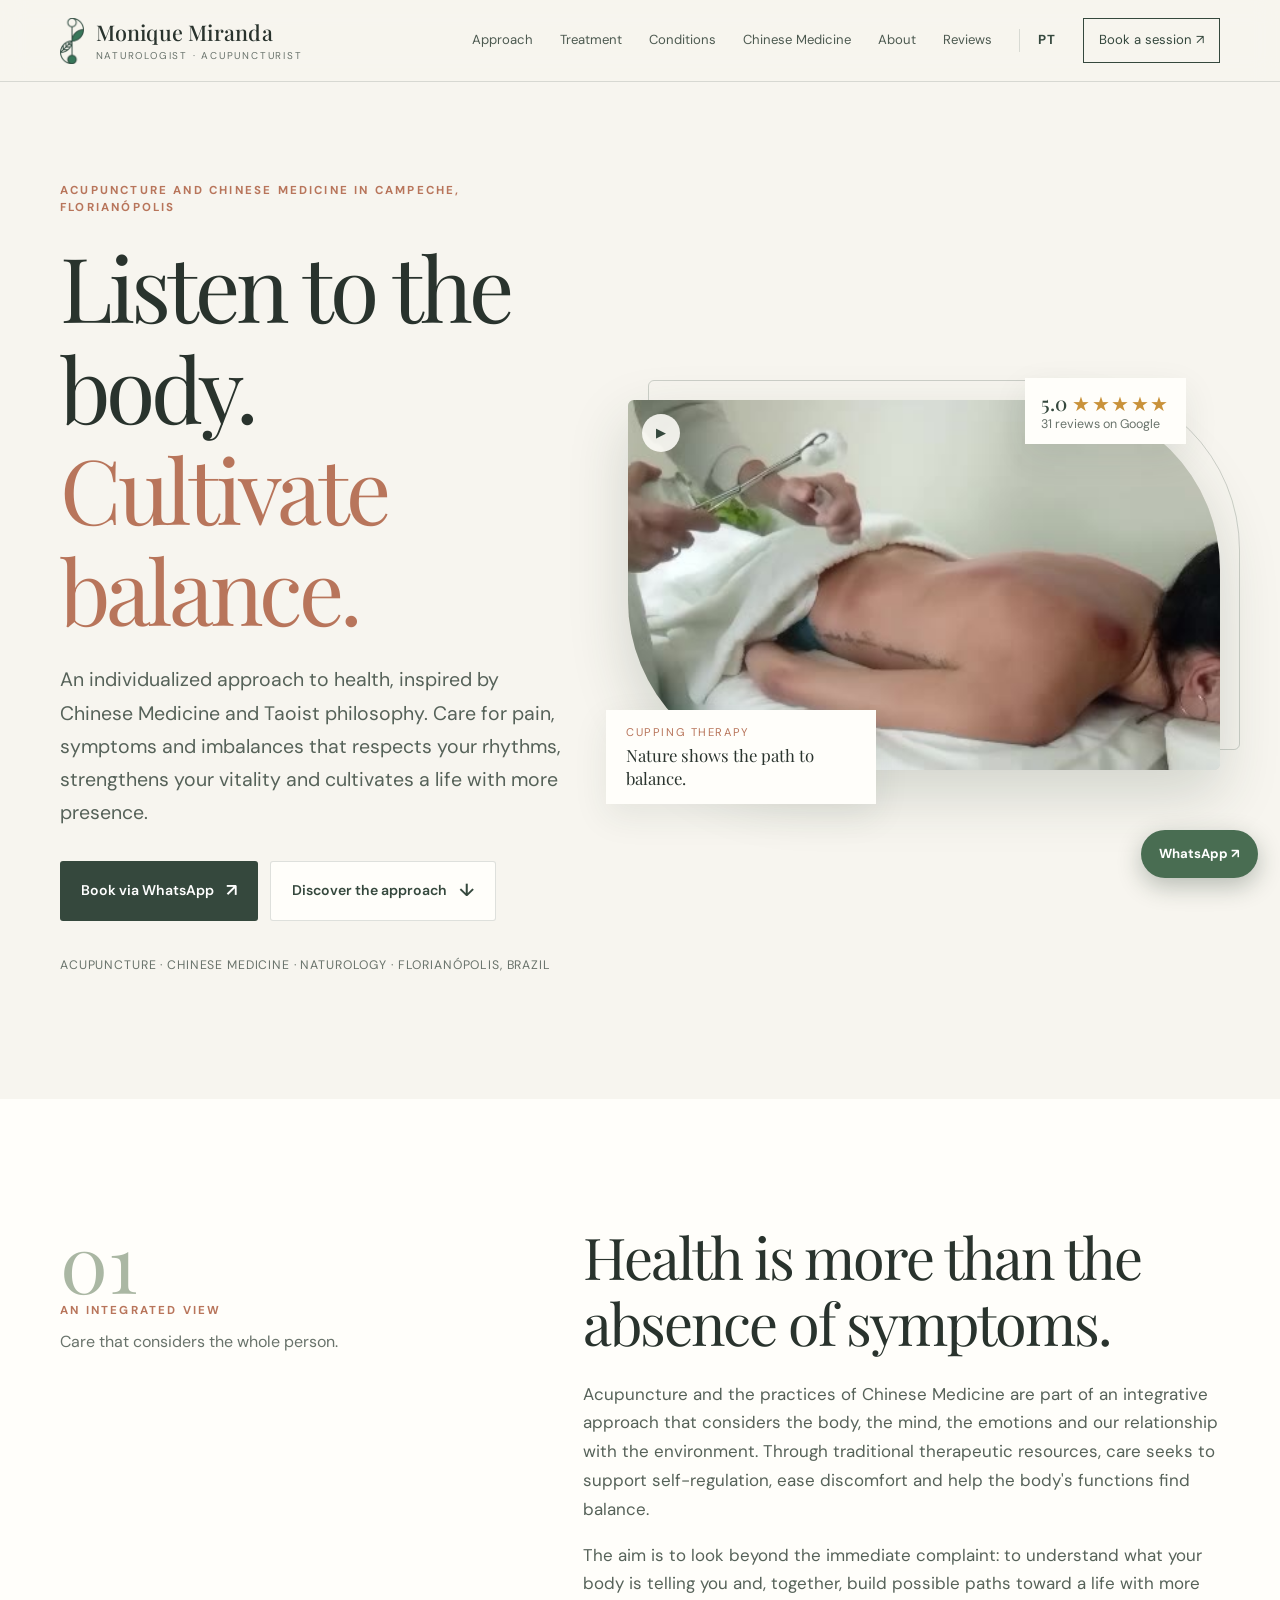
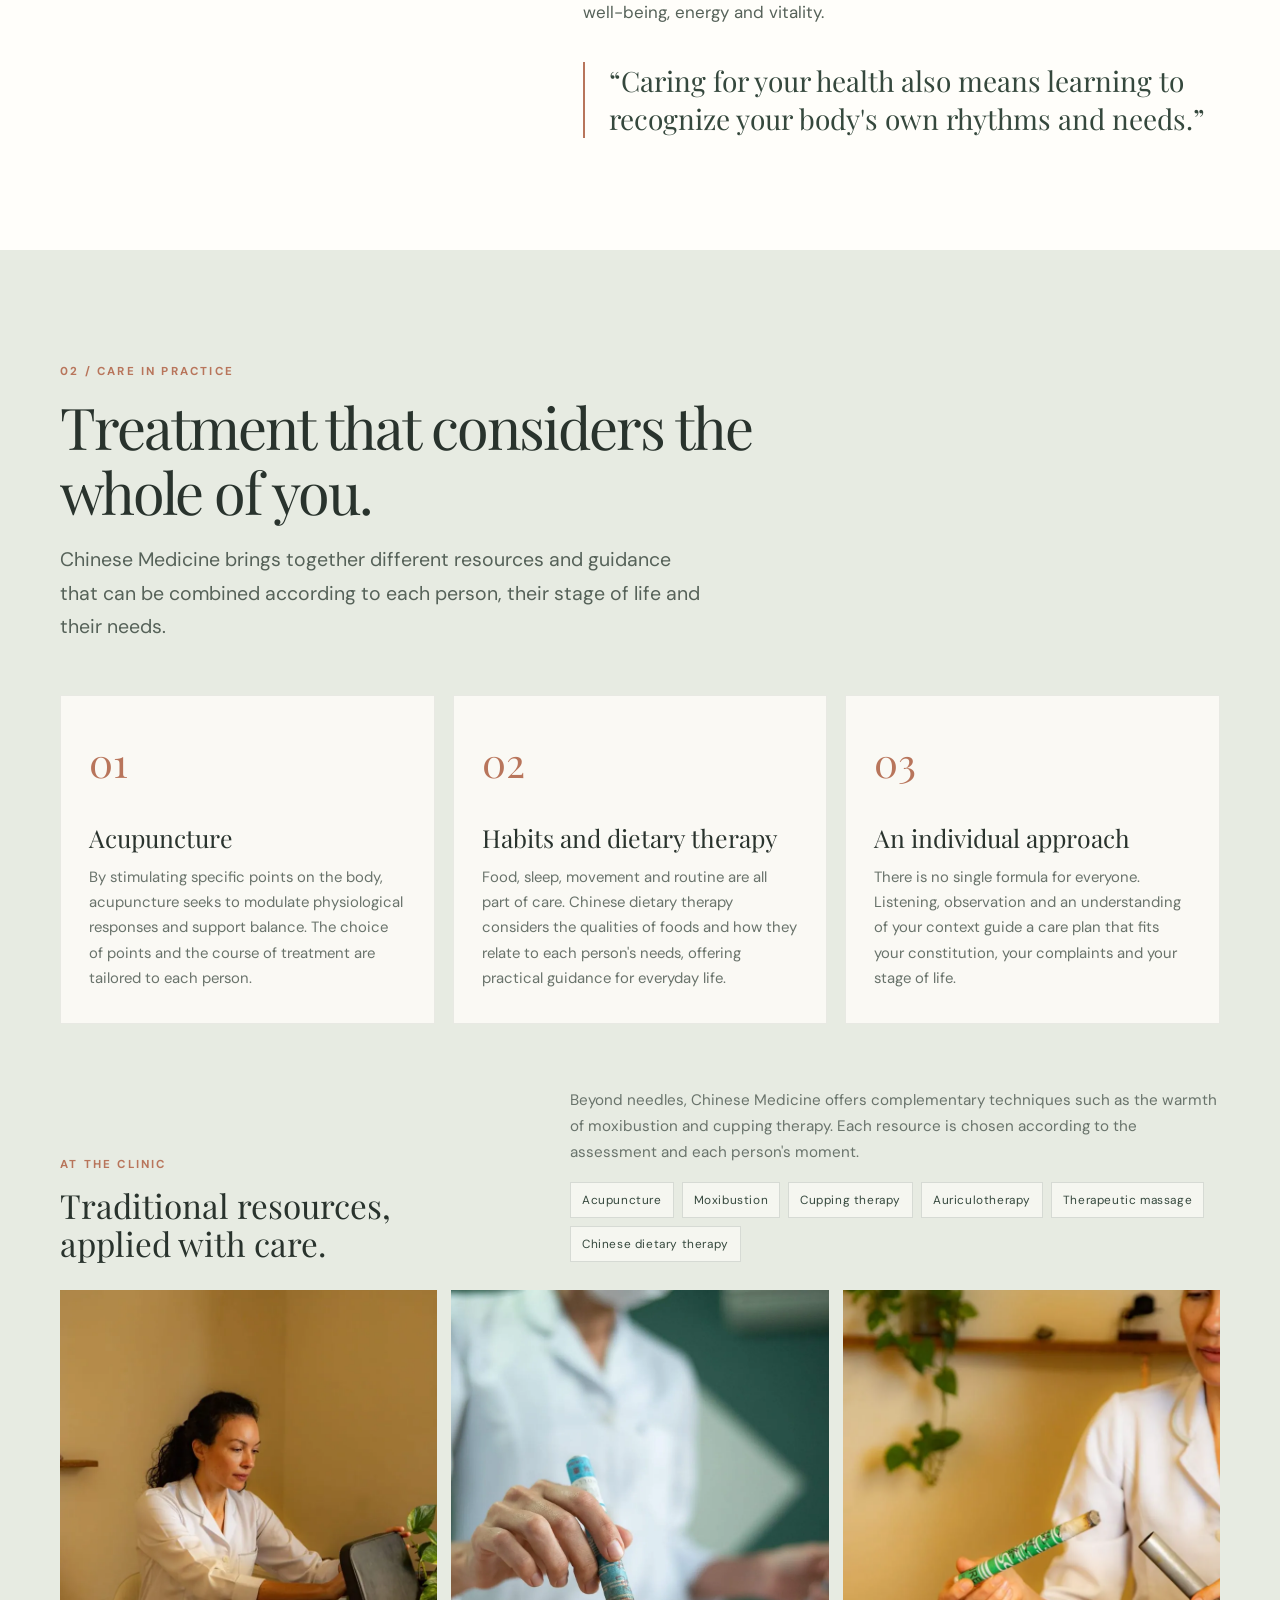
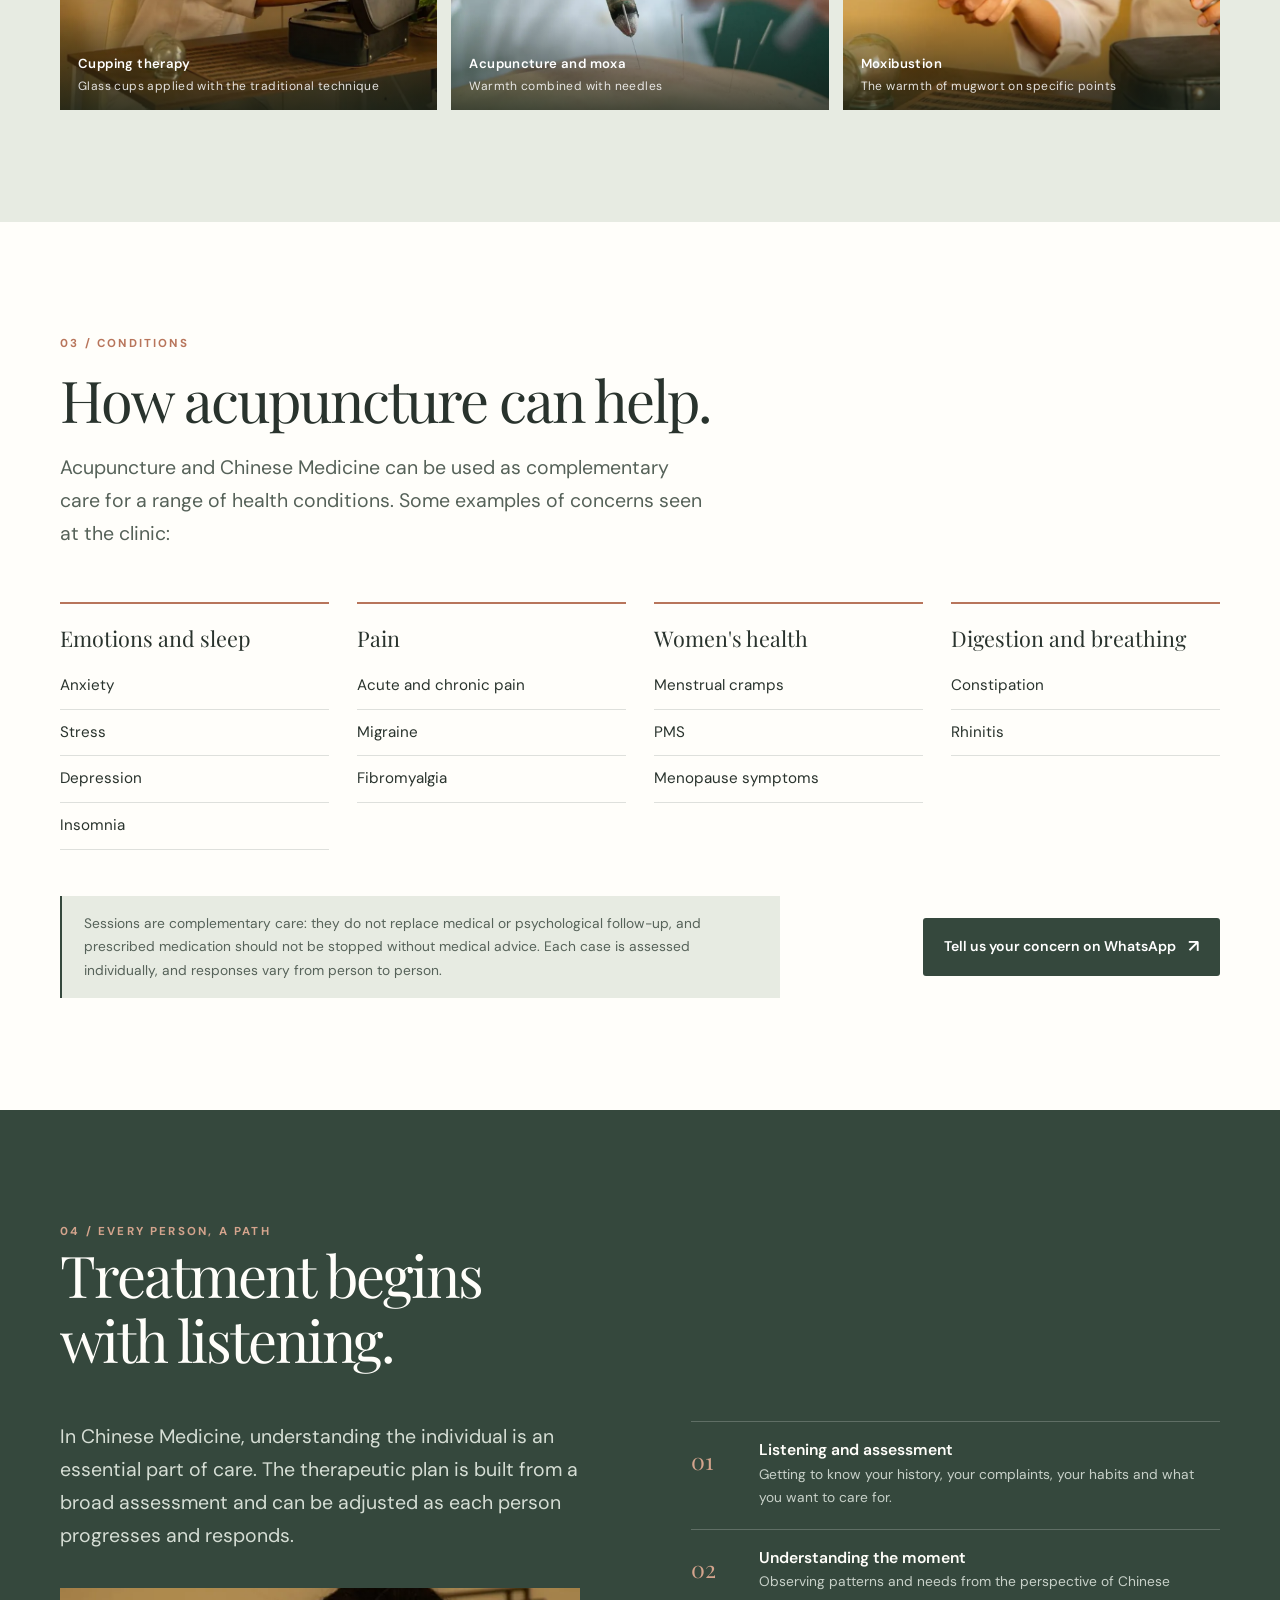
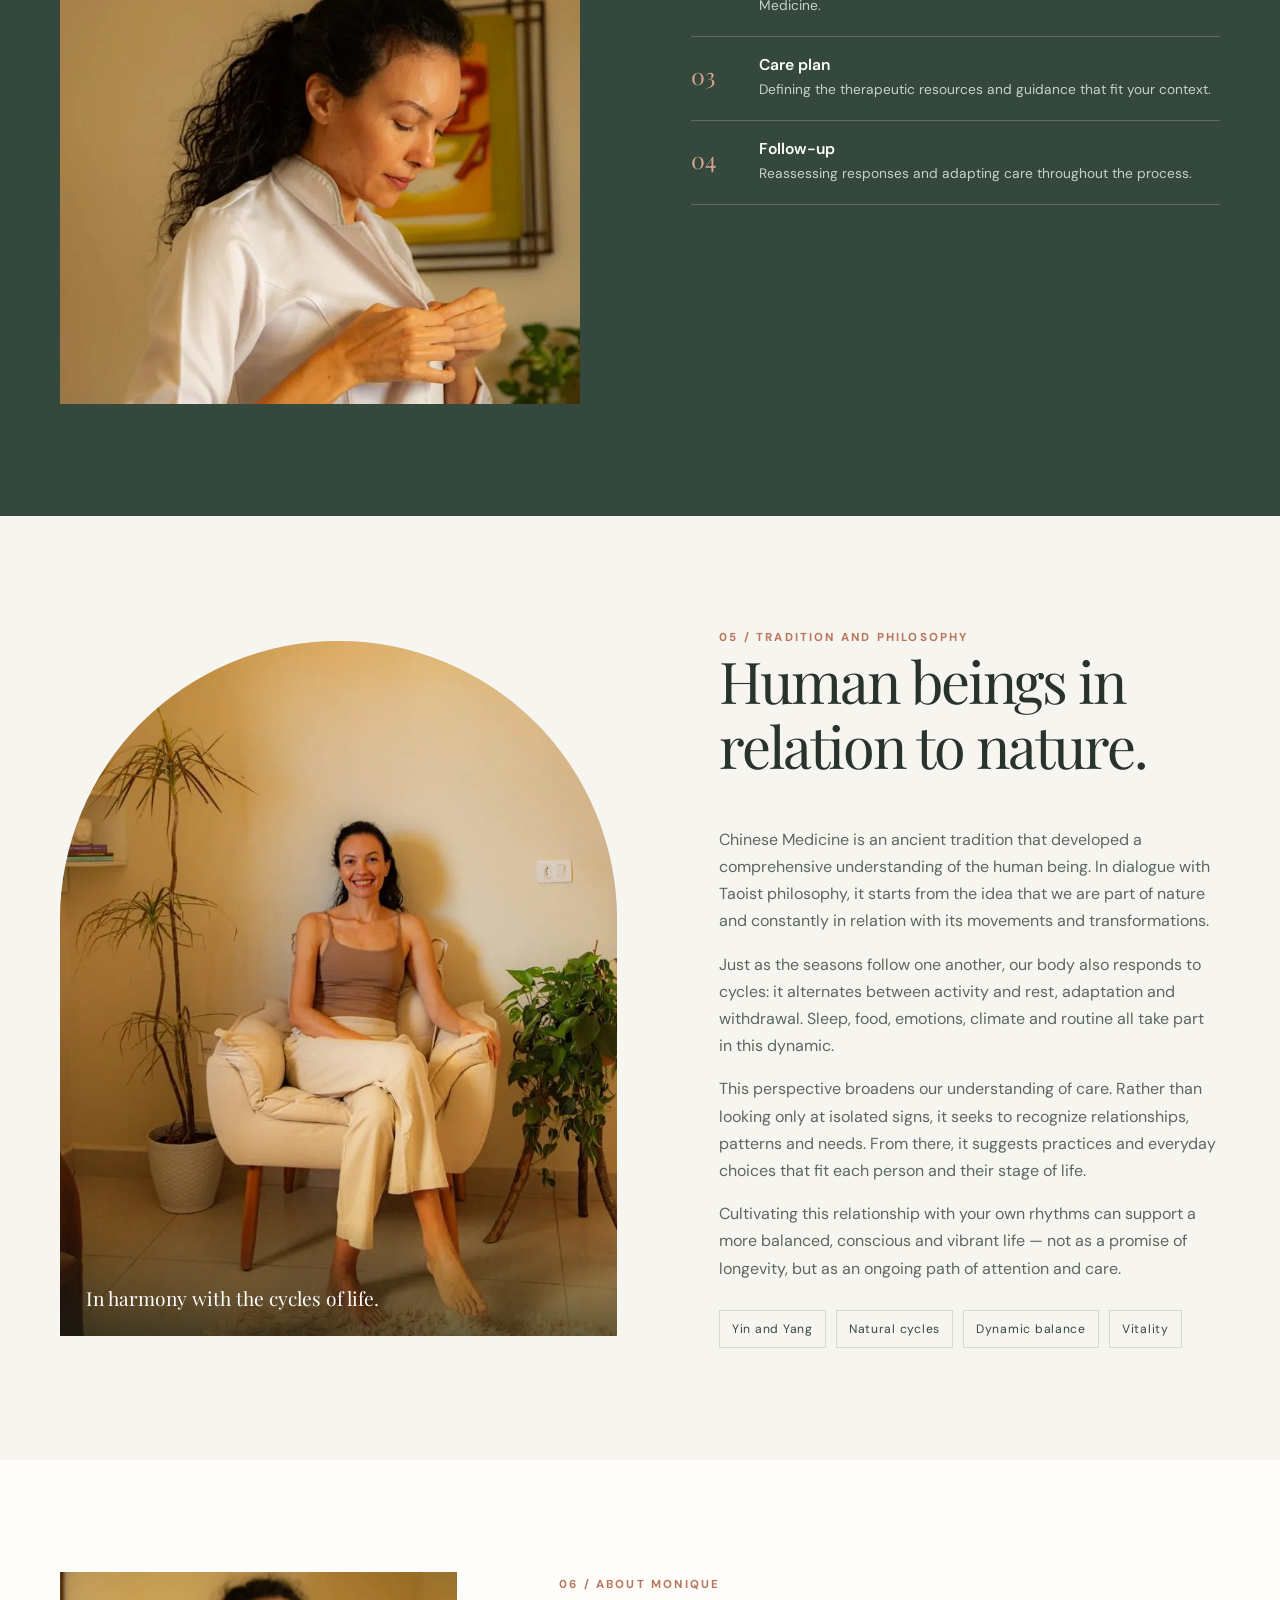
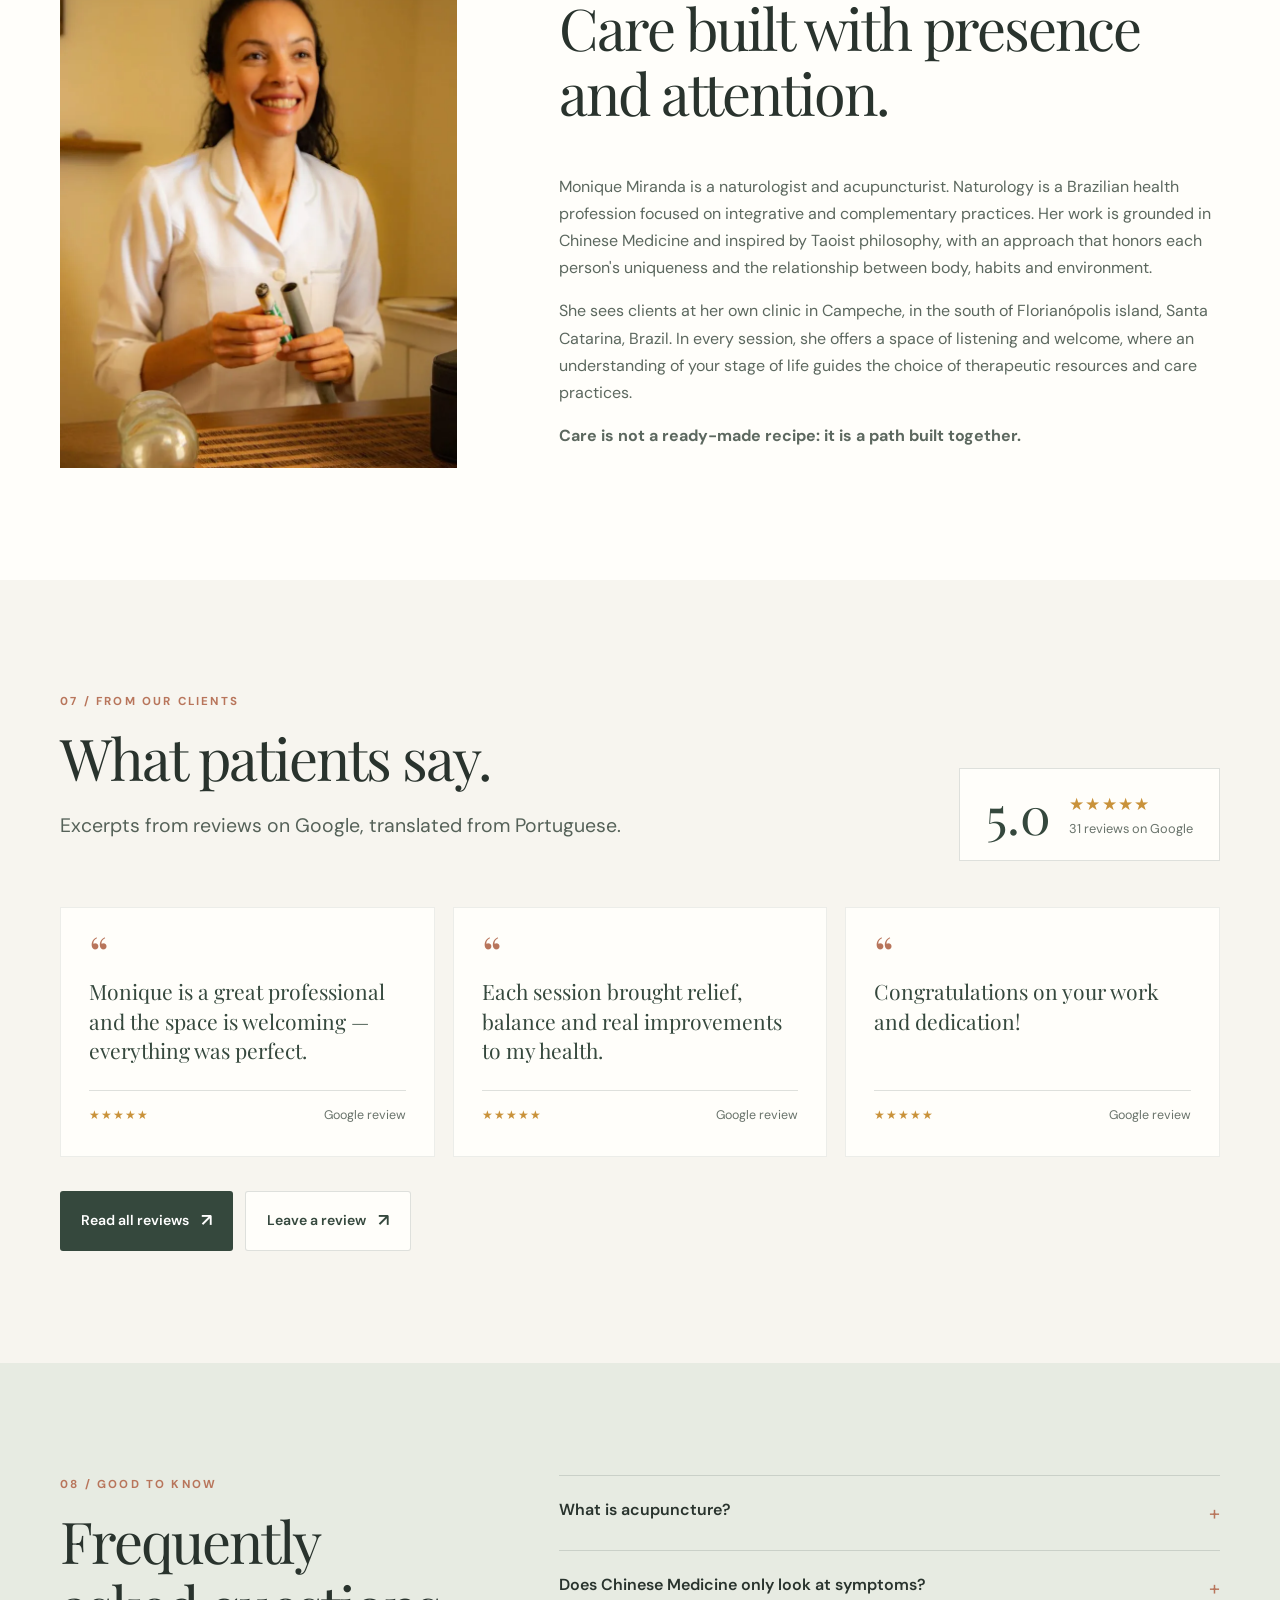
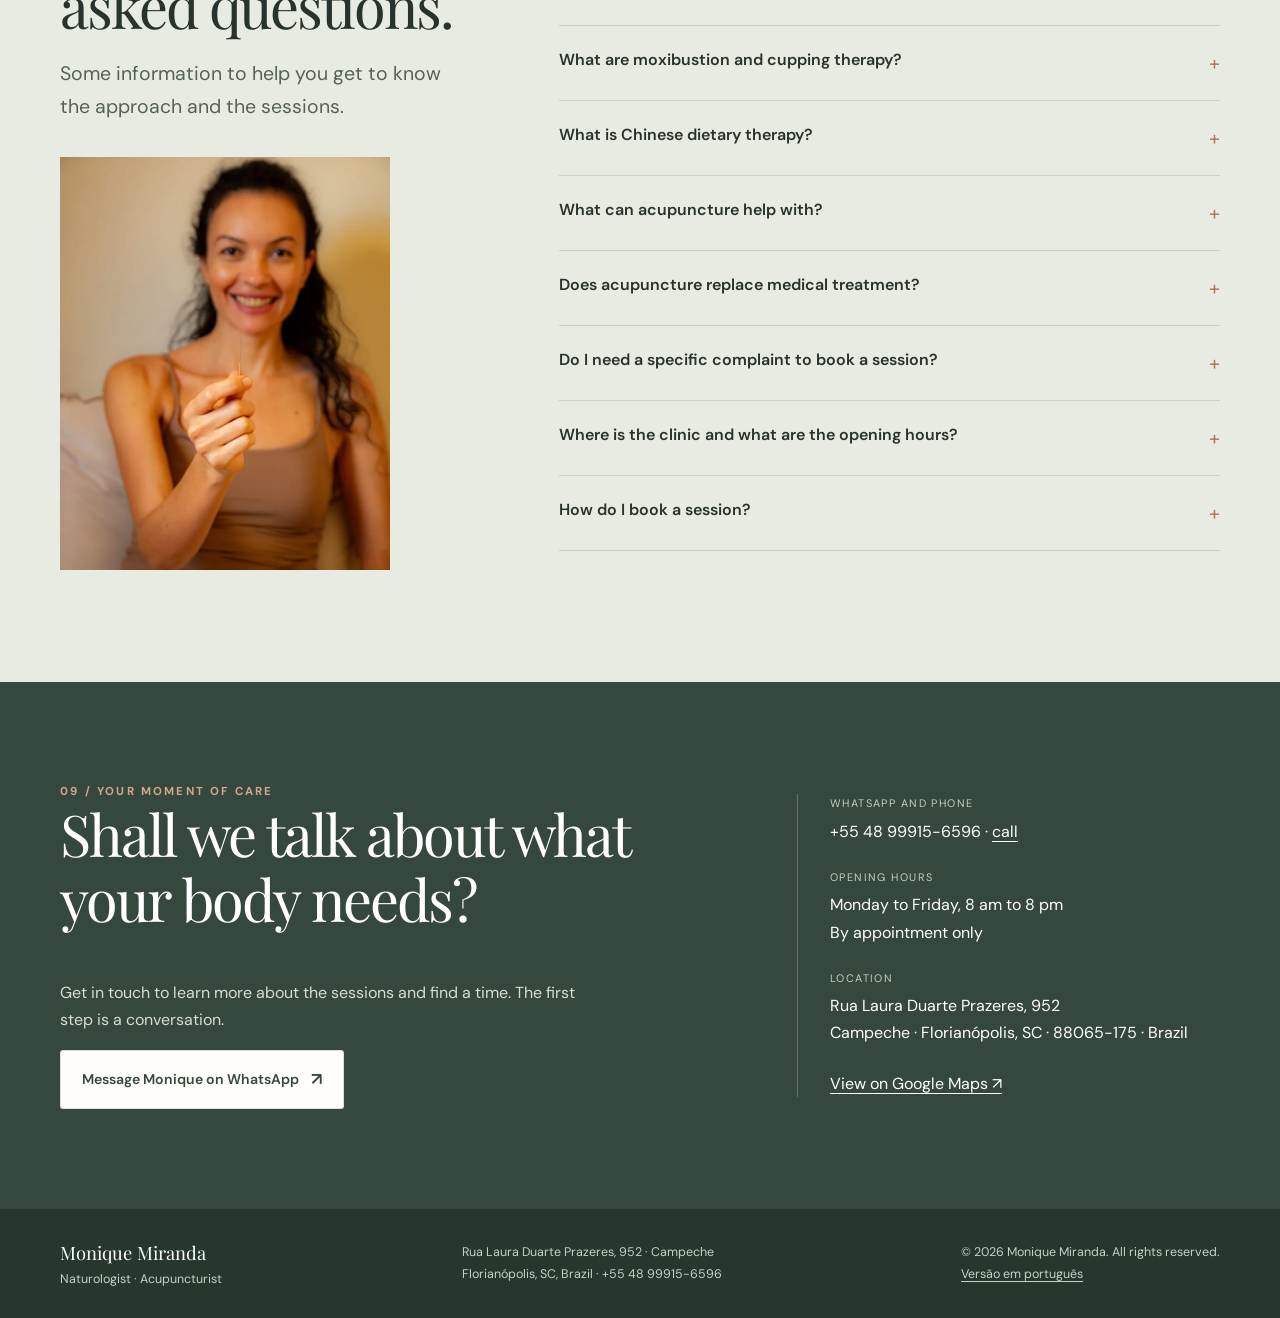
==== en/index.html @ d51cd280 "Add files via upload" ====
<!doctype html>
<html lang="en">
<head>
  <meta charset="utf-8">
  <meta name="viewport" content="width=device-width, initial-scale=1">
  <!-- SEO: troque https://www.SEUDOMINIO.com.br pelo domínio real (mesma troca feita no index.html em português). -->
  <title>Acupuncture in Campeche, Florianópolis | Monique Miranda</title>
  <meta name="description" content="Acupuncture and Chinese Medicine in Campeche, Florianópolis, Brazil: complementary care for anxiety, insomnia, pain, migraine and PMS with Monique Miranda.">
  <meta name="robots" content="index, follow, max-image-preview:large, max-snippet:-1, max-video-preview:-1">
  <meta name="author" content="Monique Miranda">
  <meta name="theme-color" content="#35483d">
  <meta name="geo.region" content="BR-SC">
  <meta name="geo.placename" content="Campeche, Florianópolis">
  <meta name="geo.position" content="-27.6849678;-48.5030373">
  <meta name="ICBM" content="-27.6849678, -48.5030373">
  <link rel="canonical" href="https://www.SEUDOMINIO.com.br/en/">
  <link rel="alternate" hreflang="pt-BR" href="https://www.SEUDOMINIO.com.br/">
  <link rel="alternate" hreflang="en" href="https://www.SEUDOMINIO.com.br/en/">
  <link rel="alternate" hreflang="x-default" href="https://www.SEUDOMINIO.com.br/">
  <link rel="alternate" type="text/markdown" title="Summary for AI assistants" href="https://www.SEUDOMINIO.com.br/llms.txt">

  <link rel="icon" href="../favicon.ico" sizes="48x48">
  <link rel="icon" type="image/png" sizes="32x32" href="../assets/img/favicon-32.png">
  <link rel="apple-touch-icon" href="../assets/img/apple-touch-icon.png">
  <link rel="manifest" href="../site.webmanifest">

  <meta property="og:type" content="website">
  <meta property="og:locale" content="en_US">
  <meta property="og:locale:alternate" content="pt_BR">
  <meta property="og:site_name" content="Monique Miranda · Naturologist and Acupuncturist">
  <meta property="og:url" content="https://www.SEUDOMINIO.com.br/en/">
  <meta property="og:title" content="Acupuncture in Campeche, Florianópolis | Monique Miranda">
  <meta property="og:description" content="Acupuncture and Chinese Medicine with individualized care in Campeche, Florianópolis, Brazil. Book via WhatsApp.">
  <meta property="og:image" content="https://www.SEUDOMINIO.com.br/assets/img/og-image.jpg">
  <meta property="og:image:width" content="1200">
  <meta property="og:image:height" content="630">
  <meta property="og:image:alt" content="Logo of Monique Miranda, naturologist and acupuncturist, next to her photo at the clinic">
  <meta name="twitter:card" content="summary_large_image">
  <meta name="twitter:title" content="Acupuncture in Campeche, Florianópolis | Monique Miranda">
  <meta name="twitter:description" content="Acupuncture and Chinese Medicine with individualized care in Campeche, Florianópolis, Brazil.">
  <meta name="twitter:image" content="https://www.SEUDOMINIO.com.br/assets/img/og-image.jpg">

  <link rel="preload" as="image" href="../assets/video/ventosaterapia-poster.jpg" fetchpriority="high">
  <script type="application/ld+json">
  {
    "@context": "https://schema.org",
    "@graph": [
      {
        "@type": "WebPage",
        "@id": "https://www.SEUDOMINIO.com.br/en/#webpage",
        "url": "https://www.SEUDOMINIO.com.br/en/",
        "name": "Acupuncture in Campeche, Florianópolis | Monique Miranda",
        "description": "Acupuncture, moxibustion, cupping therapy and Chinese Medicine in Campeche, Florianópolis, Brazil, with individualized care.",
        "inLanguage": "en",
        "isPartOf": { "@id": "https://www.SEUDOMINIO.com.br/#website" },
        "about": { "@id": "https://www.SEUDOMINIO.com.br/#negocio" },
        "primaryImageOfPage": "https://www.SEUDOMINIO.com.br/assets/img/og-image.jpg",
        "dateModified": "2026-11-19"
      },
      {
        "@type": "HealthAndBeautyBusiness",
        "@id": "https://www.SEUDOMINIO.com.br/#negocio",
        "name": "Monique Miranda - Naturóloga | Acupunturista",
        "alternateName": "Monique Miranda Acupuncture",
        "description": "Acupuncture and Chinese Medicine with an integrative, individualized approach grounded in Taoist philosophy, in the Campeche neighborhood of Florianópolis, Santa Catarina, Brazil.",
        "url": "https://www.SEUDOMINIO.com.br/en/",
        "logo": "https://www.SEUDOMINIO.com.br/assets/img/icon-512.png",
        "image": [
          "https://www.SEUDOMINIO.com.br/assets/img/og-image.jpg",
          "https://www.SEUDOMINIO.com.br/assets/img/monique-consultorio.jpg",
          "https://www.SEUDOMINIO.com.br/assets/img/monique-moxa-sorrindo.jpg"
        ],
        "telephone": "+55 48 99915-6596",
        "address": {
          "@type": "PostalAddress",
          "streetAddress": "Rua Laura Duarte Prazeres, 952 - Campeche",
          "addressLocality": "Florianópolis",
          "addressRegion": "SC",
          "postalCode": "88065-175",
          "addressCountry": "BR"
        },
        "geo": { "@type": "GeoCoordinates", "latitude": -27.6849678, "longitude": -48.5030373 },
        "hasMap": "https://maps.google.com/?cid=16245866027473248860",
        "sameAs": ["https://maps.google.com/?cid=16245866027473248860"],
        "openingHoursSpecification": [
          {
            "@type": "OpeningHoursSpecification",
            "dayOfWeek": ["Monday", "Tuesday", "Wednesday", "Thursday", "Friday"],
            "opens": "08:00",
            "closes": "20:00"
          }
        ],
        "areaServed": [
          { "@type": "Place", "name": "Campeche, Florianópolis - SC" },
          { "@type": "City", "name": "Florianópolis" }
        ],
        "founder": { "@id": "https://www.SEUDOMINIO.com.br/#monique" },
        "employee": { "@id": "https://www.SEUDOMINIO.com.br/#monique" },
        "knowsAbout": ["Acupuncture", "Traditional Chinese Medicine", "Naturology", "Moxibustion", "Cupping therapy", "Auriculotherapy", "Therapeutic massage", "Chinese dietary therapy", "Taoist philosophy", "Acupuncture for anxiety", "Acupuncture for stress", "Acupuncture for insomnia", "Acupuncture for chronic pain", "Acupuncture for migraine", "Acupuncture for fibromyalgia", "Acupuncture for menstrual cramps and PMS", "Acupuncture for menopause symptoms", "Acupuncture for constipation", "Acupuncture for rhinitis"],
        "hasOfferCatalog": {
          "@type": "OfferCatalog",
          "name": "Therapeutic resources",
          "itemListElement": [
            { "@type": "Offer", "itemOffered": { "@type": "Service", "name": "Acupuncture", "description": "Stimulation of specific points on the body with very fine needles, chosen on an individual basis." } },
            { "@type": "Offer", "itemOffered": { "@type": "Service", "name": "Moxibustion", "description": "Use of the heat of mugwort (moxa) on specific points of the body." } },
            { "@type": "Offer", "itemOffered": { "@type": "Service", "name": "Cupping therapy", "description": "Glass cups that create gentle suction on the skin." } },
            { "@type": "Offer", "itemOffered": { "@type": "Service", "name": "Auriculotherapy", "description": "Stimulation of specific points on the ear within the Chinese Medicine approach." } },
            { "@type": "Offer", "itemOffered": { "@type": "Service", "name": "Therapeutic massage", "description": "Massage aimed at relaxation and relief of muscle tension." } },
            { "@type": "Offer", "itemOffered": { "@type": "Service", "name": "Chinese dietary therapy", "description": "Dietary guidance based on the characteristics of foods and individual needs." } }
          ]
        }
      },
      {
        "@type": "VideoObject",
        "name": "Cupping therapy at Monique Miranda's clinic",
        "description": "Glass cups applied with the traditional fire technique, one of the Chinese Medicine resources used in sessions.",
        "thumbnailUrl": "https://www.SEUDOMINIO.com.br/assets/video/ventosaterapia-poster.jpg",
        "contentUrl": "https://www.SEUDOMINIO.com.br/assets/video/ventosaterapia.mp4",
        "uploadDate": "2026-11-03",
        "duration": "PT21S",
        "inLanguage": "en"
      },
      {
        "@type": "FAQPage",
        "@id": "https://www.SEUDOMINIO.com.br/en/#faq",
        "inLanguage": "en",
        "mainEntity": [
          { "@type": "Question", "name": "What is acupuncture?", "acceptedAnswer": { "@type": "Answer", "text": "A therapeutic practice from Chinese Medicine that uses very fine needles inserted at specific points on the body. How it is applied depends on each person's assessment and care goals." } },
          { "@type": "Question", "name": "Does Chinese Medicine only look at symptoms?", "acceptedAnswer": { "@type": "Answer", "text": "No. Its traditional approach seeks to understand the person as a whole, looking at signs, habits, emotions, diet, sleep and life context to guide care." } },
          { "@type": "Question", "name": "What are moxibustion and cupping therapy?", "acceptedAnswer": { "@type": "Answer", "text": "They are traditional Chinese Medicine resources. Moxibustion uses the heat of mugwort on specific points of the body; cupping uses cups that create gentle suction on the skin. Their use depends on the individual assessment." } },
          { "@type": "Question", "name": "What is Chinese dietary therapy?", "acceptedAnswer": { "@type": "Answer", "text": "A traditional approach to food that considers the characteristics of each food and how they relate to individual needs. Guidance is tailored to each person's context and routine." } },
          { "@type": "Question", "name": "What can acupuncture help with?", "acceptedAnswer": { "@type": "Answer", "text": "Acupuncture and Chinese Medicine can be used as complementary care for concerns such as anxiety, stress, depression, insomnia, acute and chronic pain, migraine, fibromyalgia, menstrual cramps, PMS, menopause symptoms, constipation and rhinitis. Each case is assessed individually." } },
          { "@type": "Question", "name": "Does acupuncture replace medical treatment?", "acceptedAnswer": { "@type": "Answer", "text": "No. Acupuncture and Chinese Medicine are complementary care and can go hand in hand with medical, psychological or other health professional follow-up. Prescribed medication should not be stopped without medical advice." } },
          { "@type": "Question", "name": "Do I need a specific complaint to book a session?", "acceptedAnswer": { "@type": "Answer", "text": "Not necessarily. Sessions are also for people who want to look after their habits, find more balance and build a more attentive relationship with their own health." } },
          { "@type": "Question", "name": "Where is the clinic and what are the opening hours?", "acceptedAnswer": { "@type": "Answer", "text": "The clinic is at Rua Laura Duarte Prazeres, 952, in Campeche, Florianópolis, Santa Catarina, Brazil. Sessions are Monday to Friday, 8 am to 8 pm, by appointment." } },
          { "@type": "Question", "name": "How do I book a session?", "acceptedAnswer": { "@type": "Answer", "text": "Send a WhatsApp message to +55 48 99915-6596 to talk about the sessions, ask questions and check available times." } }
        ]
      }
    ]
  }
  </script>
  <link rel="preconnect" href="https://fonts.googleapis.com">
  <link rel="preconnect" href="https://fonts.gstatic.com" crossorigin>
  <link href="https://fonts.googleapis.com/css2?family=DM+Sans:wght@400;500;600;700&family=Playfair+Display:wght@400;500;600&display=swap" rel="stylesheet">
  <link rel="stylesheet" href="../assets/css/site.css">
</head>
<body>
<header>
  <div class="wrap nav">
    <a class="brand" href="#home" aria-label="Monique Miranda, home">
      <img src="../assets/img/logo-simbolo.png" alt="" width="200" height="391">
      <span class="brand-text"><strong>Monique Miranda</strong><span>Naturologist · Acupuncturist</span></span>
    </a>
    <a class="lang-mobile" href="../" hreflang="pt-BR" lang="pt-BR" title="Versão em português">PT</a>
    <button class="menu" aria-label="Open menu" aria-expanded="false" aria-controls="main-menu">☰</button>
    <nav class="navlinks" id="main-menu" aria-label="Main navigation">
      <a href="#approach">Approach</a><a href="#treatment">Treatment</a><a href="#conditions">Conditions</a><a href="#tradition">Chinese Medicine</a><a href="#about">About</a><a href="#reviews">Reviews</a><a class="lang" href="../" hreflang="pt-BR" lang="pt-BR" title="Versão em português">PT</a>
      <a class="nav-cta" href="https://wa.me/5548999156596?text=Hello%2C%20Monique!" target="_blank" rel="noopener">Book a session ↗</a>
    </nav>
  </div>
</header>

<main>
  <section class="wrap hero" id="home">
    <div class="hero-copy">
      <h1 class="eyebrow">Acupuncture and Chinese Medicine in Campeche, Florianópolis</h1>
      <p class="display">Listen to the body.<br><em>Cultivate balance.</em></p>
      <p class="lead">An individualized approach to health, inspired by Chinese Medicine and Taoist philosophy. Care for pain, symptoms and imbalances that respects your rhythms, strengthens your vitality and cultivates a life with more presence.</p>
      <div class="hero-actions">
        <a class="btn" href="https://wa.me/5548999156596?text=Hello%2C%20Monique!" target="_blank" rel="noopener">Book via WhatsApp <span class="arrow">↗</span></a>
        <a class="btn light" href="#approach">Discover the approach <span class="arrow">↓</span></a>
      </div>
      <p class="hero-note">ACUPUNCTURE · CHINESE MEDICINE · NATUROLOGY · FLORIANÓPOLIS, BRAZIL</p>
    </div>
    <div class="hero-visual">
      <figure class="photo hero-media">
        <video src="../assets/video/ventosaterapia.mp4" poster="../assets/video/ventosaterapia-poster.jpg" autoplay muted loop playsinline preload="auto" aria-label="Monique applying glass cups with the fire technique on a patient's back"></video>
        <button class="video-toggle" type="button" aria-label="Pause video">❚❚</button>
      </figure>
      <a class="rating-badge" href="#reviews"><b>5.0 <span class="stars" aria-hidden="true">★★★★★</span></b>31 reviews on Google</a>
      <div class="art-caption"><small>Cupping therapy</small>Nature shows the path to balance.</div>
    </div>
  </section>

  <section class="section intro" id="approach">
    <div class="wrap intro-grid">
      <div class="intro-aside"><div class="number">01</div><div><div class="eyebrow">An integrated view</div><p style="margin:7px 0 0;color:var(--muted)">Care that considers the whole person.</p></div></div>
      <div class="intro-text">
        <div class="section-head" style="margin-bottom:25px"><h2>Health is more than the absence of symptoms.</h2></div>
        <p>Acupuncture and the practices of Chinese Medicine are part of an integrative approach that considers the body, the mind, the emotions and our relationship with the environment. Through traditional therapeutic resources, care seeks to support self-regulation, ease discomfort and help the body's functions find balance.</p>
        <p>The aim is to look beyond the immediate complaint: to understand what your body is telling you and, together, build possible paths toward a life with more well-being, energy and vitality.</p>
        <div class="quote">“Caring for your health also means learning to recognize your body's own rhythms and needs.”</div>
      </div>
    </div>
  </section>

  <section class="section practice" id="treatment">
    <div class="wrap">
      <div class="section-head">
        <div class="eyebrow">02 / Care in practice</div>
        <h2>Treatment that considers the whole of you.</h2>
        <p class="lead">Chinese Medicine brings together different resources and guidance that can be combined according to each person, their stage of life and their needs.</p>
      </div>
      <div class="practice-grid">
        <article class="practice-card"><div class="card-index">01</div><h3>Acupuncture</h3><p>By stimulating specific points on the body, acupuncture seeks to modulate physiological responses and support balance. The choice of points and the course of treatment are tailored to each person.</p></article>
        <article class="practice-card"><div class="card-index">02</div><h3>Habits and dietary therapy</h3><p>Food, sleep, movement and routine are all part of care. Chinese dietary therapy considers the qualities of foods and how they relate to each person's needs, offering practical guidance for everyday life.</p></article>
        <article class="practice-card"><div class="card-index">03</div><h3>An individual approach</h3><p>There is no single formula for everyone. Listening, observation and an understanding of your context guide a care plan that fits your constitution, your complaints and your stage of life.</p></article>
      </div>

      <div class="resources">
        <div>
          <div class="eyebrow">At the clinic</div>
          <h3>Traditional resources, applied with care.</h3>
        </div>
        <div>
          <p>Beyond needles, Chinese Medicine offers complementary techniques such as the warmth of moxibustion and cupping therapy. Each resource is chosen according to the assessment and each person's moment.</p>
          <div class="chips"><span>Acupuncture</span><span>Moxibustion</span><span>Cupping therapy</span><span>Auriculotherapy</span><span>Therapeutic massage</span><span>Chinese dietary therapy</span></div>
        </div>
      </div>
      <div class="media-grid">
        <figure class="photo">
          <img src="../assets/img/ventosas-preparo.webp" alt="Monique opening her treatment case, with glass cups on the table" width="800" height="1200" loading="lazy" style="object-position:50% 72%">
          <figcaption>Cupping therapy<small>Glass cups applied with the traditional technique</small></figcaption>
        </figure>
        <figure class="photo">
          <img src="../assets/img/acupuntura-moxabustao.webp" alt="Moxa stick warming acupuncture needles placed on a patient's back" width="1200" height="1200" loading="lazy">
          <figcaption>Acupuncture and moxa<small>Warmth combined with needles</small></figcaption>
        </figure>
        <figure class="photo">
          <img src="../assets/img/bastao-moxa.webp" alt="Monique holding a lit moxa stick next to glass cups" width="800" height="1200" loading="lazy" style="object-position:30% 55%">
          <figcaption>Moxibustion<small>The warmth of mugwort on specific points</small></figcaption>
        </figure>
      </div>
    </div>
  </section>

  <section class="section conditions" id="conditions">
    <div class="wrap">
      <div class="section-head">
        <div class="eyebrow">03 / Conditions</div>
        <h2>How acupuncture can help.</h2>
        <p class="lead">Acupuncture and Chinese Medicine can be used as complementary care for a range of health conditions. Some examples of concerns seen at the clinic:</p>
      </div>
      <div class="cond-grid">
        <div class="cond"><h3>Emotions and sleep</h3><ul><li>Anxiety</li><li>Stress</li><li>Depression</li><li>Insomnia</li></ul></div>
        <div class="cond"><h3>Pain</h3><ul><li>Acute and chronic pain</li><li>Migraine</li><li>Fibromyalgia</li></ul></div>
        <div class="cond"><h3>Women's health</h3><ul><li>Menstrual cramps</li><li>PMS</li><li>Menopause symptoms</li></ul></div>
        <div class="cond"><h3>Digestion and breathing</h3><ul><li>Constipation</li><li>Rhinitis</li></ul></div>
      </div>
      <div class="cond-foot">
        <p class="cond-note">Sessions are complementary care: they do not replace medical or psychological follow-up, and prescribed medication should not be stopped without medical advice. Each case is assessed individually, and responses vary from person to person.</p>
        <a class="btn" href="https://wa.me/5548999156596?text=Hello%2C%20Monique!" target="_blank" rel="noopener">Tell us your concern on WhatsApp <span class="arrow">↗</span></a>
      </div>
    </div>
  </section>

  <section class="section individual" id="how-it-works">
    <div class="wrap individual-grid">
      <div>
        <div class="eyebrow">04 / Every person, a path</div>
        <h2>Treatment begins with listening.</h2>
        <p class="lead">In Chinese Medicine, understanding the individual is an essential part of care. The therapeutic plan is built from a broad assessment and can be adjusted as each person progresses and responds.</p>
        <figure class="photo individual-photo">
          <img src="../assets/img/monique-preparo.webp" alt="Monique buttoning her white coat as she prepares for a session" width="800" height="1200" loading="lazy">
        </figure>
      </div>
      <div class="steps">
        <div class="step"><b>01</b><div><h3>Listening and assessment</h3><p>Getting to know your history, your complaints, your habits and what you want to care for.</p></div></div>
        <div class="step"><b>02</b><div><h3>Understanding the moment</h3><p>Observing patterns and needs from the perspective of Chinese Medicine.</p></div></div>
        <div class="step"><b>03</b><div><h3>Care plan</h3><p>Defining the therapeutic resources and guidance that fit your context.</p></div></div>
        <div class="step"><b>04</b><div><h3>Follow-up</h3><p>Reassessing responses and adapting care throughout the process.</p></div></div>
      </div>
    </div>
  </section>

  <section class="section tradition" id="tradition">
    <div class="wrap tradition-grid">
      <figure class="photo nature-photo">
        <img src="../assets/img/monique-consultorio.webp" alt="Monique Miranda smiling, seated in an armchair at the clinic among plants" width="800" height="1200" loading="lazy">
        <figcaption>In harmony with the cycles of life.</figcaption>
      </figure>
      <div class="tradition-copy">
        <div class="eyebrow">05 / Tradition and philosophy</div>
        <h2>Human beings in relation to nature.</h2>
        <p>Chinese Medicine is an ancient tradition that developed a comprehensive understanding of the human being. In dialogue with Taoist philosophy, it starts from the idea that we are part of nature and constantly in relation with its movements and transformations.</p>
        <p>Just as the seasons follow one another, our body also responds to cycles: it alternates between activity and rest, adaptation and withdrawal. Sleep, food, emotions, climate and routine all take part in this dynamic.</p>
        <p>This perspective broadens our understanding of care. Rather than looking only at isolated signs, it seeks to recognize relationships, patterns and needs. From there, it suggests practices and everyday choices that fit each person and their stage of life.</p>
        <p>Cultivating this relationship with your own rhythms can support a more balanced, conscious and vibrant life — not as a promise of longevity, but as an ongoing path of attention and care.</p>
        <div class="principles"><span>Yin and Yang</span><span>Natural cycles</span><span>Dynamic balance</span><span>Vitality</span></div>
      </div>
    </div>
  </section>

  <section class="section about" id="about">
    <div class="wrap about-grid">
      <figure class="photo about-photo">
        <img src="../assets/img/monique-moxa-sorrindo.webp" alt="Portrait of Monique Miranda in a white coat, smiling and holding a moxa stick at the clinic" width="800" height="1200" loading="lazy">
      </figure>
      <div class="about-copy">
        <div class="eyebrow">06 / About Monique</div>
        <h2>Care built with presence and attention.</h2>
        <p>Monique Miranda is a naturologist and acupuncturist. Naturology is a Brazilian health profession focused on integrative and complementary practices. Her work is grounded in Chinese Medicine and inspired by Taoist philosophy, with an approach that honors each person's uniqueness and the relationship between body, habits and environment.</p>
        <p>She sees clients at her own clinic in Campeche, in the south of Florianópolis island, Santa Catarina, Brazil. In every session, she offers a space of listening and welcome, where an understanding of your stage of life guides the choice of therapeutic resources and care practices.</p>
        <p><strong>Care is not a ready-made recipe: it is a path built together.</strong></p>
      </div>
    </div>
  </section>

  <section class="section reviews" id="reviews">
    <div class="wrap">
      <div class="reviews-top">
        <div class="section-head">
          <div class="eyebrow">07 / From our clients</div>
          <h2>What patients say.</h2>
          <p class="lead">Excerpts from reviews on Google, translated from Portuguese.</p>
        </div>
        <div class="score" aria-label="Average rating 5.0 out of 5, based on 31 Google reviews">
          <b>5.0</b>
          <div><span class="stars" aria-hidden="true">★★★★★</span><small>31 reviews on Google</small></div>
        </div>
      </div>
      <div class="review-grid">
        <figure class="review">
          <blockquote>Monique is a great professional and the space is welcoming — everything was perfect.</blockquote>
          <figcaption><span class="stars" aria-label="5 stars">★★★★★</span><span>Google review</span></figcaption>
        </figure>
        <figure class="review">
          <blockquote>Each session brought relief, balance and real improvements to my health.</blockquote>
          <figcaption><span class="stars" aria-label="5 stars">★★★★★</span><span>Google review</span></figcaption>
        </figure>
        <figure class="review">
          <blockquote>Congratulations on your work and dedication!</blockquote>
          <figcaption><span class="stars" aria-label="5 stars">★★★★★</span><span>Google review</span></figcaption>
        </figure>
      </div>
      <div class="reviews-actions">
        <a class="btn" href="https://search.google.com/local/reviews?placeid=ChIJoRf10305J5URXCIh5BPpdOE&amp;hl=en" target="_blank" rel="noopener">Read all reviews <span class="arrow">↗</span></a>
        <a class="btn light" href="https://search.google.com/local/writereview?placeid=ChIJoRf10305J5URXCIh5BPpdOE&amp;hl=en" target="_blank" rel="noopener">Leave a review <span class="arrow">↗</span></a>
      </div>
    </div>
  </section>

  <section class="section faq" id="faq">
    <div class="wrap faq-grid">
      <div>
        <div class="section-head" style="margin:0">
          <div class="eyebrow">08 / Good to know</div>
          <h2>Frequently asked questions.</h2>
          <p class="lead">Some information to help you get to know the approach and the sessions.</p>
        </div>
        <figure class="photo faq-photo">
          <img src="../assets/img/agulha-acupuntura.webp" alt="Monique smiling and showing a very fine acupuncture needle" width="800" height="1200" loading="lazy">
        </figure>
      </div>
      <div>
        <details><summary>What is acupuncture?</summary><p>A therapeutic practice from Chinese Medicine that uses very fine needles inserted at specific points on the body. How it is applied depends on each person's assessment and care goals.</p></details>
        <details><summary>Does Chinese Medicine only look at symptoms?</summary><p>No. Its traditional approach seeks to understand the person as a whole, looking at signs, habits, emotions, diet, sleep and life context to guide care.</p></details>
        <details><summary>What are moxibustion and cupping therapy?</summary><p>They are traditional Chinese Medicine resources. Moxibustion uses the heat of mugwort on specific points of the body; cupping uses cups that create gentle suction on the skin. Their use depends on the individual assessment.</p></details>
        <details><summary>What is Chinese dietary therapy?</summary><p>A traditional approach to food that considers the characteristics of each food and how they relate to individual needs. Guidance is tailored to each person's context and routine.</p></details>
        <details><summary>What can acupuncture help with?</summary><p>Acupuncture and Chinese Medicine can be used as complementary care for concerns such as anxiety, stress, depression, insomnia, acute and chronic pain, migraine, fibromyalgia, menstrual cramps, PMS, menopause symptoms, constipation and rhinitis. Each case is assessed individually. <a href="#conditions" style="text-decoration:underline;text-underline-offset:3px">See conditions</a></p></details>
        <details><summary>Does acupuncture replace medical treatment?</summary><p>No. Acupuncture and Chinese Medicine are complementary care and can go hand in hand with medical, psychological or other health professional follow-up. Prescribed medication should not be stopped without medical advice.</p></details>
        <details><summary>Do I need a specific complaint to book a session?</summary><p>Not necessarily. Sessions are also for people who want to look after their habits, find more balance and build a more attentive relationship with their own health.</p></details>
        <details><summary>Where is the clinic and what are the opening hours?</summary><p>The clinic is at Rua Laura Duarte Prazeres, 952, in Campeche, Florianópolis, Santa Catarina, Brazil. Sessions are Monday to Friday, 8 am to 8 pm, by appointment.</p></details>
        <details><summary>How do I book a session?</summary><p>Send a WhatsApp message to +55 48 99915-6596 to talk about the sessions, ask questions and check available times.</p></details>
      </div>
    </div>
  </section>

  <section class="contact" id="contact">
    <div class="wrap contact-grid">
      <div>
        <div class="eyebrow">09 / Your moment of care</div>
        <h2>Shall we talk about what your body needs?</h2>
        <p>Get in touch to learn more about the sessions and find a time. The first step is a conversation.</p>
        <a class="btn light" href="https://wa.me/5548999156596?text=Hello%2C%20Monique!" target="_blank" rel="noopener">Message Monique on WhatsApp <span class="arrow">↗</span></a>
      </div>
      <address class="contact-info" style="font-style:normal">
        <small>WhatsApp and phone</small><p><a href="https://wa.me/5548999156596?text=Hello%2C%20Monique!" target="_blank" rel="noopener">+55 48 99915-6596</a> · <a href="tel:+5548999156596" style="text-decoration:underline;text-underline-offset:4px">call</a></p>
        <small>Opening hours</small><p>Monday to Friday, 8 am to 8 pm<br>By appointment only</p>
        <small>Location</small><p>Rua Laura Duarte Prazeres, 952<br>Campeche · Florianópolis, SC · 88065-175 · Brazil</p>
        <a href="https://maps.google.com/?cid=16245866027473248860&amp;hl=en" target="_blank" rel="noopener" style="text-decoration:underline;text-underline-offset:4px">View on Google Maps ↗</a>
      </address>
    </div>
  </section>
</main>

<footer>
  <div class="wrap footer-row">
    <div><div class="footer-brand">Monique Miranda</div><div>Naturologist · Acupuncturist</div></div>
    <div>Rua Laura Duarte Prazeres, 952 · Campeche<br>Florianópolis, SC, Brazil · +55 48 99915-6596</div>
    <div>© <span id="year">2026</span> Monique Miranda. All rights reserved.<br><span class="footer-lang"><a href="../" hreflang="pt-BR" lang="pt-BR">Versão em português</a></span></div>
  </div>
</footer>
<a class="floating" href="https://wa.me/5548999156596?text=Hello%2C%20Monique!" target="_blank" rel="noopener" aria-label="Book via WhatsApp">WhatsApp ↗</a>
<script src="../assets/js/site.js" defer></script>
</body>
</html>
---- assets/css/site.css ----
:root {
  --forest:#35483d; --forest-deep:#26372e; --sage:#aab7a3;
  --sage-light:#e7ebe2; --cream:#f7f5ef; --paper:#fffefa;
  --sand:#e8dfcf; --clay:#b8755b; --ink:#29332d; --muted:#69736b;
  --line:rgba(53,72,61,.16); --serif:"Playfair Display", Georgia, serif;
  --sans:"DM Sans", Arial, sans-serif; --max:1160px;
}
*{box-sizing:border-box}
html{scroll-behavior:smooth}
body{margin:0;background:var(--cream);color:var(--ink);font-family:var(--sans);line-height:1.7}
a{color:inherit;text-decoration:none}
img,video{display:block;max-width:100%}
button{font:inherit}
.wrap{width:min(var(--max), calc(100% - 48px));margin-inline:auto}
.eyebrow{font-size:.72rem;letter-spacing:.19em;text-transform:uppercase;font-weight:700;color:var(--clay)}
h1,h2,h3,p{margin-top:0}
h1,h2,h3,.display{font-family:var(--serif);font-weight:400;line-height:1.13}
.display{font-size:clamp(3.2rem,7vw,6.3rem);letter-spacing:-.045em}
h1.eyebrow{font-family:var(--sans);line-height:1.5;margin:0}
h2{font-size:clamp(2.35rem,4.5vw,4.2rem);letter-spacing:-.035em}
h3{font-size:1.55rem}
.lead{font-size:clamp(1.05rem,1.7vw,1.22rem);color:#566259;max-width:650px}
.btn{display:inline-flex;align-items:center;justify-content:center;gap:12px;padding:14px 21px;border-radius:3px;background:var(--forest);color:white;font-weight:600;font-size:.88rem;transition:.2s}
.btn:hover{background:var(--forest-deep);transform:translateY(-2px)}
.btn.light{background:var(--paper);color:var(--forest);border:1px solid var(--line)}
.btn.light:hover{background:var(--sage-light)}
.arrow{font-size:1.1rem}
.photo{margin:0;position:relative;overflow:hidden;background:var(--sand)}
.photo img,.photo video{width:100%;height:100%;object-fit:cover}

header{height:82px;display:flex;align-items:center;background:rgba(247,245,239,.94);border-bottom:1px solid var(--line);position:sticky;top:0;z-index:20;backdrop-filter:blur(12px)}
.nav{display:flex;align-items:center;justify-content:space-between;gap:24px}
.brand{display:flex;align-items:center;gap:12px}
.brand img{height:46px;width:auto}
.brand-text{display:flex;flex-direction:column;line-height:1.15}
.brand strong{font-family:var(--serif);font-size:1.35rem;font-weight:500;letter-spacing:.01em}
.brand-text span{font-size:.62rem;letter-spacing:.18em;text-transform:uppercase;color:var(--muted);margin-top:5px}
.navlinks{display:flex;align-items:center;gap:27px;font-size:.82rem;color:#4d5a50}
.navlinks a:hover{color:var(--clay)}
.navlinks .nav-cta{padding:10px 15px;border:1px solid var(--forest);color:var(--forest)}
.menu{display:none;background:none;border:0;color:var(--forest);font-size:1.7rem;padding:6px}

.hero{min-height:690px;display:grid;grid-template-columns:.92fr 1.08fr;align-items:center;gap:5vw;padding:75px 0 86px}
.hero-copy{padding:25px 0}
.hero .display{max-width:700px;margin:18px 0 24px}
.hero .display em{font-style:normal;color:var(--clay)}
.hero-actions{display:flex;gap:12px;flex-wrap:wrap;margin-top:32px}
.hero-note{margin-top:34px;font-size:.77rem;letter-spacing:.07em;color:var(--muted)}
.hero-visual{position:relative;width:100%;--leaf:6px 170px 6px 170px}
.hero-visual:before{content:"";position:absolute;inset:-20px -20px 20px 20px;border:1px solid rgba(53,72,61,.22);border-radius:var(--leaf)}
.hero-media{aspect-ratio:16/10;border-radius:var(--leaf);box-shadow:0 24px 60px rgba(40,60,45,.18);background:#d9d6cc}
.hero-media .video-toggle{top:14px;left:14px;right:auto}
.art-caption{position:absolute;bottom:-34px;left:-22px;background:var(--paper);padding:15px 20px;box-shadow:0 12px 35px #26372e16;font-family:var(--serif);font-size:1.05rem;max-width:270px;line-height:1.35}
.art-caption small{display:block;font-family:var(--sans);font-size:.7rem;letter-spacing:.14em;text-transform:uppercase;color:var(--clay);margin-bottom:4px}
.rating-badge{position:absolute;top:-22px;right:34px;background:var(--paper);padding:11px 16px;box-shadow:0 12px 35px #26372e16;font-size:.78rem;color:var(--muted);line-height:1.35;transition:.2s}
.rating-badge:hover{transform:translateY(-2px)}
.rating-badge b{display:block;font-family:var(--serif);font-size:1.25rem;font-weight:500;color:var(--forest)}
.stars{color:#c9923a;letter-spacing:.08em}

.section{padding:112px 0}
.section-head{max-width:760px;margin-bottom:52px}
.section-head h2{margin:13px 0 19px}
.intro{background:var(--paper)}
.intro-grid{display:grid;grid-template-columns:.78fr 1.22fr;gap:9vw;align-items:start}
.intro-aside{padding-top:10px}
.intro-aside .number{font-family:var(--serif);font-size:5rem;color:var(--sage);line-height:1}
.intro-text p{font-size:1.06rem;color:#566259}
.quote{font-family:var(--serif);font-size:1.75rem;line-height:1.35;color:var(--forest);border-left:2px solid var(--clay);padding-left:24px;margin:35px 0 0}

.practice{background:var(--sage-light)}
.practice-grid{display:grid;grid-template-columns:repeat(3,1fr);gap:18px}
.practice-card{background:rgba(255,254,250,.78);padding:32px 28px;min-height:285px;border:1px solid rgba(53,72,61,.09)}
.card-index{font-family:var(--serif);font-size:2.5rem;color:var(--clay);margin-bottom:28px}
.practice-card h3{margin-bottom:13px}
.practice-card p{font-size:.93rem;color:var(--muted);margin-bottom:0}
.resources{margin-top:64px;display:grid;grid-template-columns:.8fr 1.2fr;gap:6vw;align-items:end;margin-bottom:28px}
.resources h3{font-size:clamp(1.7rem,2.6vw,2.3rem);margin:12px 0 0}
.resources p{color:var(--muted);font-size:.95rem;margin:0}
.chips{display:flex;gap:8px;flex-wrap:wrap;margin-top:16px}
.chips span{font-size:.74rem;letter-spacing:.05em;padding:7px 11px;border:1px solid var(--line);color:var(--forest);background:rgba(255,254,250,.6)}
.media-grid{display:grid;grid-template-columns:repeat(3,1fr);gap:14px}
.media-grid .photo{height:420px}
.media-grid figcaption{position:absolute;left:0;right:0;bottom:0;padding:38px 18px 14px;color:white;font-size:.82rem;font-weight:600;letter-spacing:.03em;background:linear-gradient(transparent,rgba(20,32,25,.72))}
.media-grid figcaption small{display:block;font-weight:400;opacity:.85;font-size:.75rem}
.video-toggle{position:absolute;top:12px;right:12px;z-index:2;width:38px;height:38px;border-radius:50%;border:0;background:rgba(255,254,250,.88);color:var(--forest);cursor:pointer;font-size:.8rem}

.conditions{background:var(--paper)}
.cond-grid{display:grid;grid-template-columns:repeat(4,1fr);gap:28px}
.cond{border-top:2px solid var(--clay);padding-top:22px}
.cond h3{font-size:1.35rem;margin-bottom:12px}
.cond ul{list-style:none;margin:0;padding:0}
.cond li{padding:10px 0;border-bottom:1px solid var(--line);font-size:.95rem}
.cond-foot{margin-top:46px;display:flex;justify-content:space-between;align-items:center;gap:32px}
.cond-note{margin:0;padding:16px 22px;background:var(--sage-light);border-left:2px solid var(--forest);font-size:.86rem;color:#566259;max-width:720px}
.individual{background:var(--forest);color:var(--paper)}
.individual .eyebrow{color:#d4a48d}
.individual .lead{color:#d5ddd4}
.individual-grid{display:grid;grid-template-columns:1fr 1fr;gap:8vw;align-items:center}
.individual h2{max-width:580px}
.individual-photo{aspect-ratio:5/4;margin-top:36px;max-width:520px}
.individual-photo img{object-position:50% 42%}
.steps{border-top:1px solid #ffffff35}
.step{display:grid;grid-template-columns:52px 1fr;gap:16px;padding:19px 0;border-bottom:1px solid #ffffff35}
.step b{font-family:var(--serif);font-size:1.45rem;color:#d4a48d;font-weight:400}
.step h3{font-family:var(--sans);font-size:.98rem;font-weight:600;margin:0 0 4px}
.step p{font-size:.86rem;color:#c8d1c9;margin:0}

.tradition{background:var(--cream)}
.tradition-grid{display:grid;grid-template-columns:1fr .9fr;gap:8vw;align-items:center}
.nature-photo{aspect-ratio:4/5;border-radius:999px 999px 4px 4px}
.nature-photo img{object-position:50% 78%}
.nature-photo figcaption{position:absolute;left:0;right:0;bottom:0;padding:60px 26px 22px;font-family:var(--serif);font-size:1.2rem;color:white;background:linear-gradient(transparent,rgba(20,32,25,.6))}
.tradition-copy p{color:#5c685f}
.principles{display:flex;gap:10px;flex-wrap:wrap;margin-top:28px}
.principles span{font-size:.76rem;letter-spacing:.06em;padding:8px 12px;border:1px solid var(--line);color:var(--forest)}

.about{background:var(--paper)}
.about-grid{display:grid;grid-template-columns:.75fr 1.25fr;gap:8vw;align-items:center}
.about-photo{aspect-ratio:4/5}
.about-photo img{object-position:50% 28%}
.about-copy p{color:#5c685f}

.reviews{background:var(--cream)}
.reviews-top{display:flex;justify-content:space-between;align-items:end;gap:40px;margin-bottom:46px}
.reviews-top .section-head{margin:0}
.score{display:flex;align-items:center;gap:18px;padding:20px 26px;background:var(--paper);border:1px solid var(--line);flex-shrink:0}
.score b{font-family:var(--serif);font-size:3.2rem;font-weight:400;line-height:1;color:var(--forest)}
.score .stars{font-size:1.05rem}
.score small{display:block;color:var(--muted);font-size:.8rem}
.review-grid{display:grid;grid-template-columns:repeat(3,1fr);gap:18px}
.review{margin:0;background:var(--paper);border:1px solid rgba(53,72,61,.09);padding:30px 28px;display:flex;flex-direction:column;justify-content:space-between;gap:24px}
.review blockquote{margin:0;font-family:var(--serif);font-size:1.32rem;line-height:1.4;color:var(--forest)}
.review blockquote:before{content:"“";display:block;font-size:3rem;line-height:.6;color:var(--clay);margin-bottom:10px}
.review figcaption{font-size:.78rem;color:var(--muted);display:flex;justify-content:space-between;gap:10px;border-top:1px solid var(--line);padding-top:14px}
.reviews-actions{display:flex;gap:12px;flex-wrap:wrap;margin-top:34px}

.faq{background:var(--sage-light)}
.faq-grid{display:grid;grid-template-columns:.75fr 1.25fr;gap:8vw}
.faq-photo{aspect-ratio:4/5;max-width:330px;margin-top:34px}
.faq-photo img{object-position:50% 40%}
details{border-top:1px solid var(--line);padding:20px 0}
details:last-child{border-bottom:1px solid var(--line)}
summary{cursor:pointer;list-style:none;font-weight:600;display:flex;justify-content:space-between;gap:20px}
summary::-webkit-details-marker{display:none}
summary:after{content:"+";font-size:1.25rem;color:var(--clay);font-weight:400}
details[open] summary:after{content:"−"}
details p{color:var(--muted);font-size:.93rem;margin:14px 35px 0 0}

.contact{background:var(--forest);color:white;padding:100px 0}
.contact-grid{display:grid;grid-template-columns:1.2fr .8fr;gap:8vw;align-items:center}
.contact h2{max-width:650px}
.contact .eyebrow{color:#d4a48d}
.contact p{color:#d5ddd4;max-width:540px}
.contact-info{border-left:1px solid #ffffff3d;padding-left:32px}
.contact-info small{display:block;color:#c1cec3;text-transform:uppercase;letter-spacing:.13em;font-size:.68rem;margin-bottom:5px}
.contact-info p{margin-bottom:23px;color:white}
footer{background:var(--forest-deep);color:#c6d0c7;padding:28px 0;font-size:.78rem}
.footer-row{display:flex;justify-content:space-between;gap:20px;align-items:center}
.footer-brand{font-family:var(--serif);font-size:1.15rem;color:white}
.floating{position:fixed;right:22px;bottom:22px;z-index:15;border-radius:50px;padding:13px 18px;background:#496d52;color:white;box-shadow:0 8px 25px #1c30244a;font-size:.82rem;font-weight:700}
.floating:hover{background:#36563f}

@media(max-width:850px){
  .navlinks{gap:15px}.navlinks a:not(.nav-cta):not(.lang){display:none}
  .hero{grid-template-columns:1fr;min-height:0;padding:55px 0 90px;gap:60px}
  .hero-visual{width:calc(100% - 20px);justify-self:center;--leaf:6px 110px 6px 110px}
  .hero-visual:before{inset:-14px -14px 14px 14px}
  .rating-badge{right:20px;top:-26px}
  .art-caption{left:-10px;bottom:-40px}
  .section{padding:82px 0}
  .intro-grid,.individual-grid,.tradition-grid,.about-grid,.faq-grid,.contact-grid,.resources{grid-template-columns:1fr;gap:38px}
  .resources{gap:18px}
  .intro-aside{display:flex;align-items:center;gap:20px}.intro-aside .number{font-size:3.5rem}
  .practice-grid{grid-template-columns:1fr 1fr}
  .cond-grid{grid-template-columns:1fr 1fr;gap:34px 24px}
  .cond-foot{flex-direction:column;align-items:flex-start}
  .media-grid{grid-template-columns:1fr 1fr}
  .media-grid .photo{height:300px}
  .media-grid .photo:first-child{grid-column:1 / -1;height:340px}
  .nature-photo{max-width:420px}
  .about-photo{max-width:420px}
  .reviews-top{flex-direction:column;align-items:flex-start;gap:26px}
  .review-grid{grid-template-columns:1fr}
  .faq-photo{display:none}
  .contact-info{border-left:0;border-top:1px solid #ffffff3d;padding:25px 0 0}
}
@media(max-width:560px){
  .wrap{width:min(var(--max),calc(100% - 32px))}
  header{height:70px}.navlinks{display:none}.menu{display:block}
  .brand img{height:38px}.brand strong{font-size:1.2rem}
  .navlinks.open{display:flex;position:absolute;top:69px;left:0;right:0;background:var(--cream);padding:18px 22px 24px;flex-direction:column;align-items:stretch;border-bottom:1px solid var(--line)}
  .navlinks.open a{display:block;padding:8px 0}
  .navlinks.open .nav-cta{text-align:center;margin-top:5px}
  .display{font-size:3.25rem}
  .hero{padding-top:44px}
  .hero-visual{--leaf:4px 70px 4px 70px}
  .hero-visual:before{inset:-10px -10px 10px 10px}
  .rating-badge{right:12px;top:-30px;padding:9px 13px}
  .art-caption{position:relative;display:inline-block;left:auto;bottom:auto;margin:-22px 0 0 10px;font-size:.95rem;max-width:250px;padding:12px 16px}
  .hero{padding-bottom:64px}
  .practice-grid{grid-template-columns:1fr}
  .practice-card{min-height:0;padding:26px}
  .media-grid .photo{height:230px}
  .section{padding:68px 0}
  .quote{font-size:1.45rem}
  .score{padding:16px 20px}.score b{font-size:2.6rem}
  .review{padding:24px 22px}.review blockquote{font-size:1.18rem}
  .footer-row{align-items:flex-start;flex-direction:column}
  .floating{right:12px;bottom:12px}
}

/* Seletor de idioma */
.navlinks .lang{font-weight:700;letter-spacing:.08em;color:var(--forest);border-left:1px solid var(--line);padding-left:18px}
.footer-lang a{text-decoration:underline;text-underline-offset:3px}
@media(max-width:850px){.navlinks .lang{display:inline;border:0;padding-left:0}}
.lang-mobile{display:none;margin-left:auto;margin-right:4px;font-size:.78rem;font-weight:700;letter-spacing:.08em;color:var(--forest);padding:8px 10px;border:1px solid var(--line)}
@media(max-width:560px){.lang-mobile{display:block}.navlinks.open .lang{display:none}}
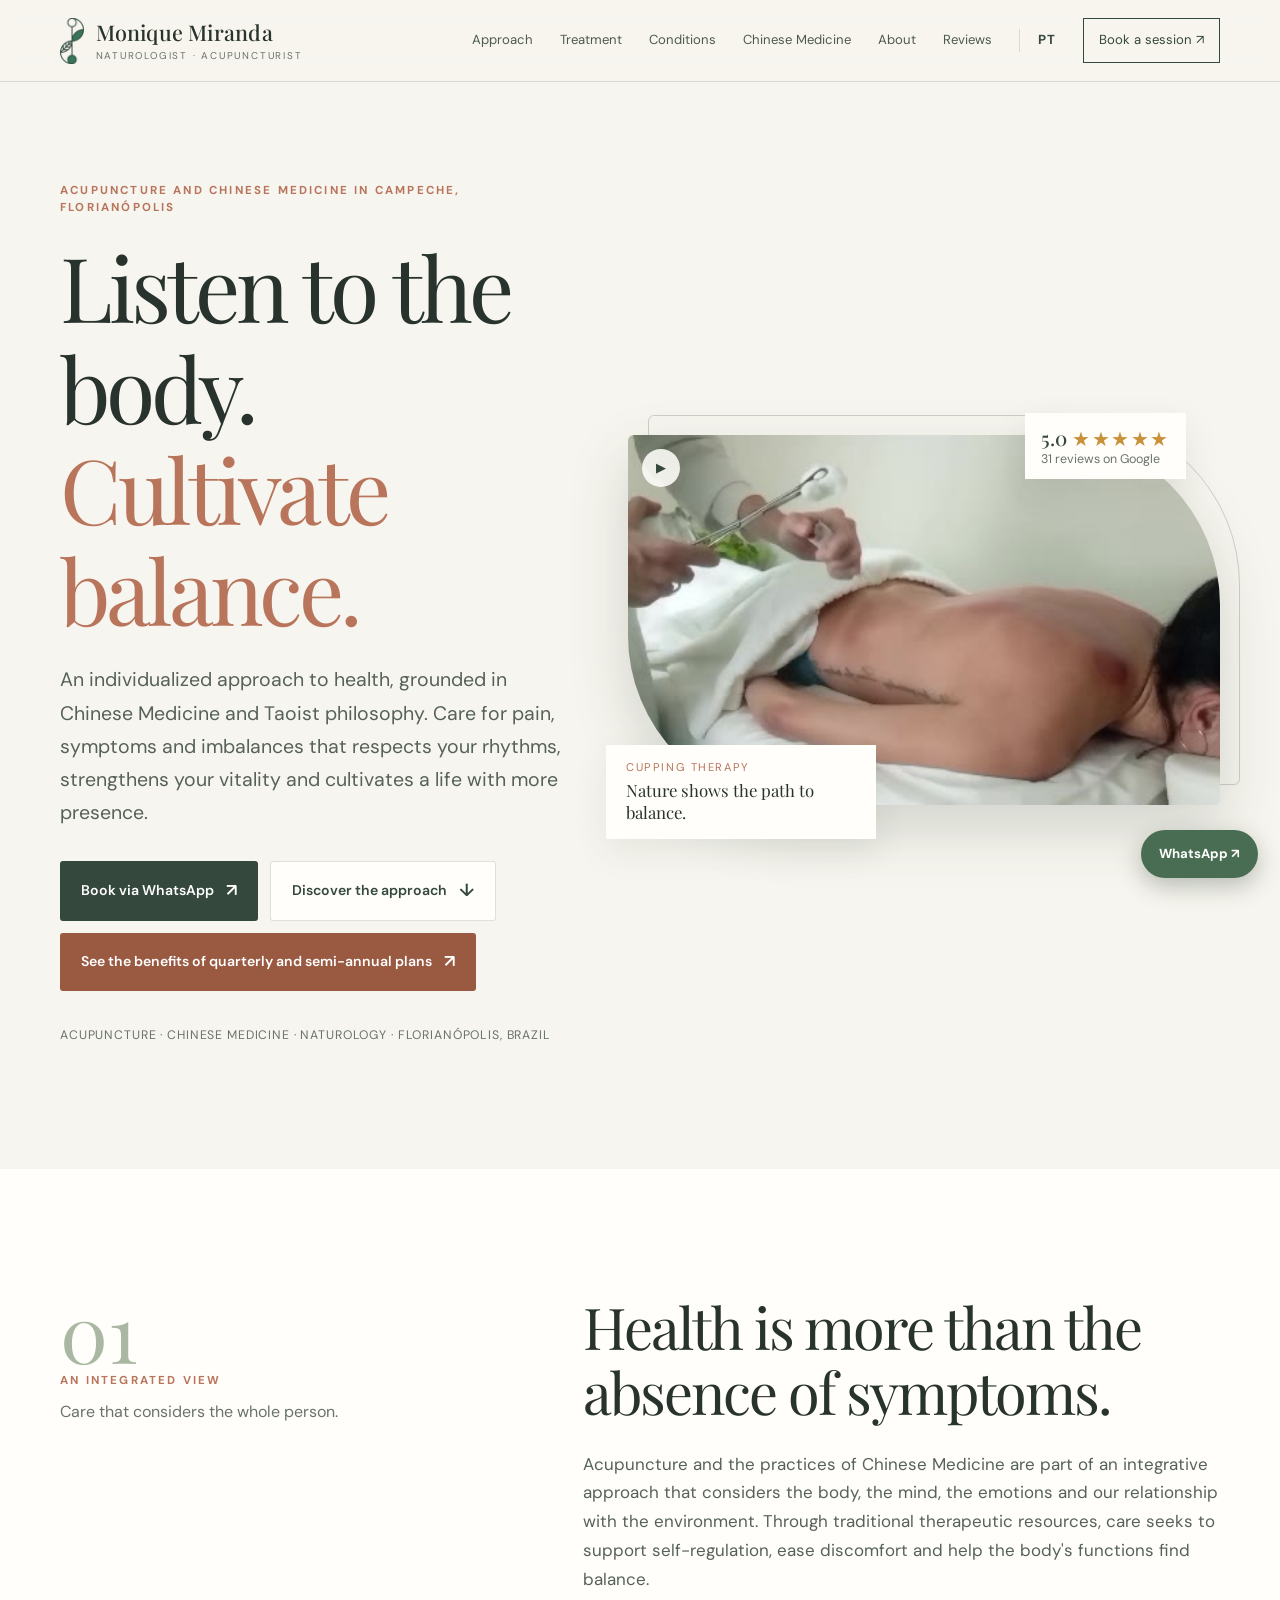
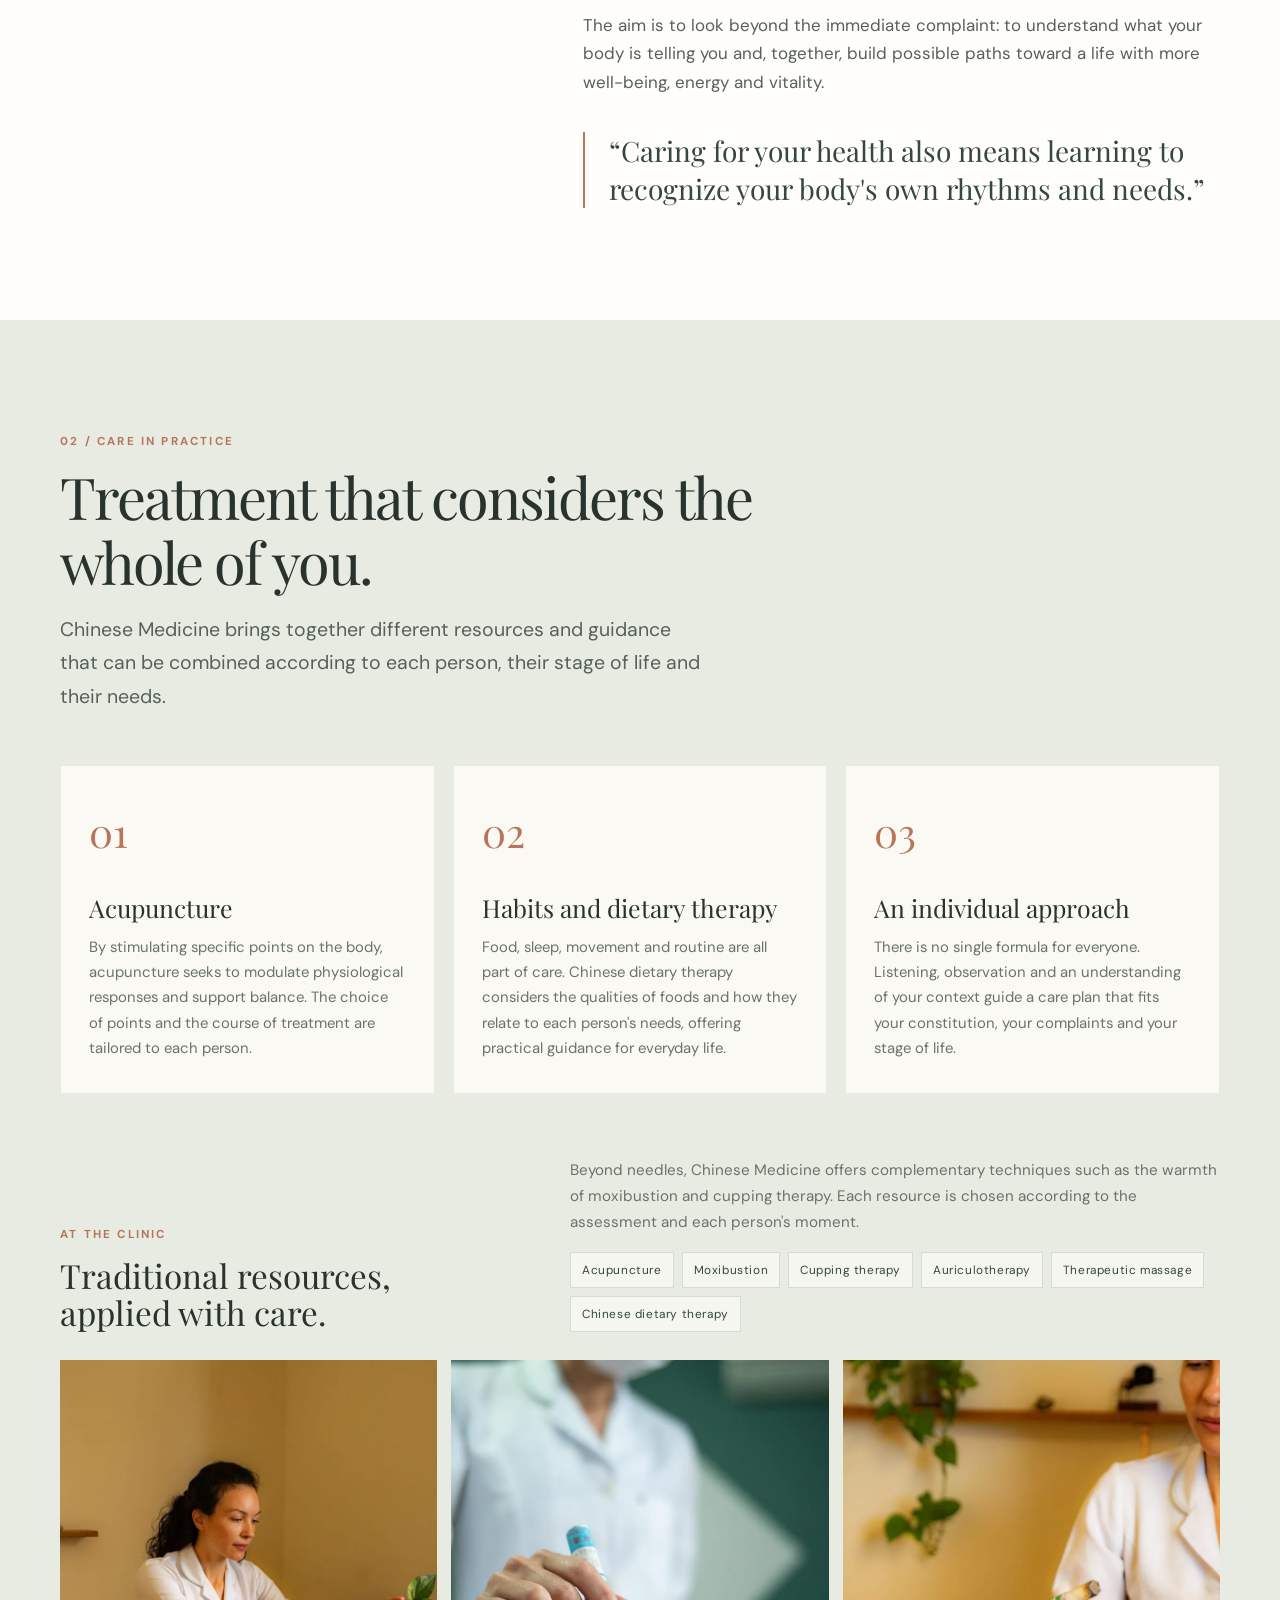
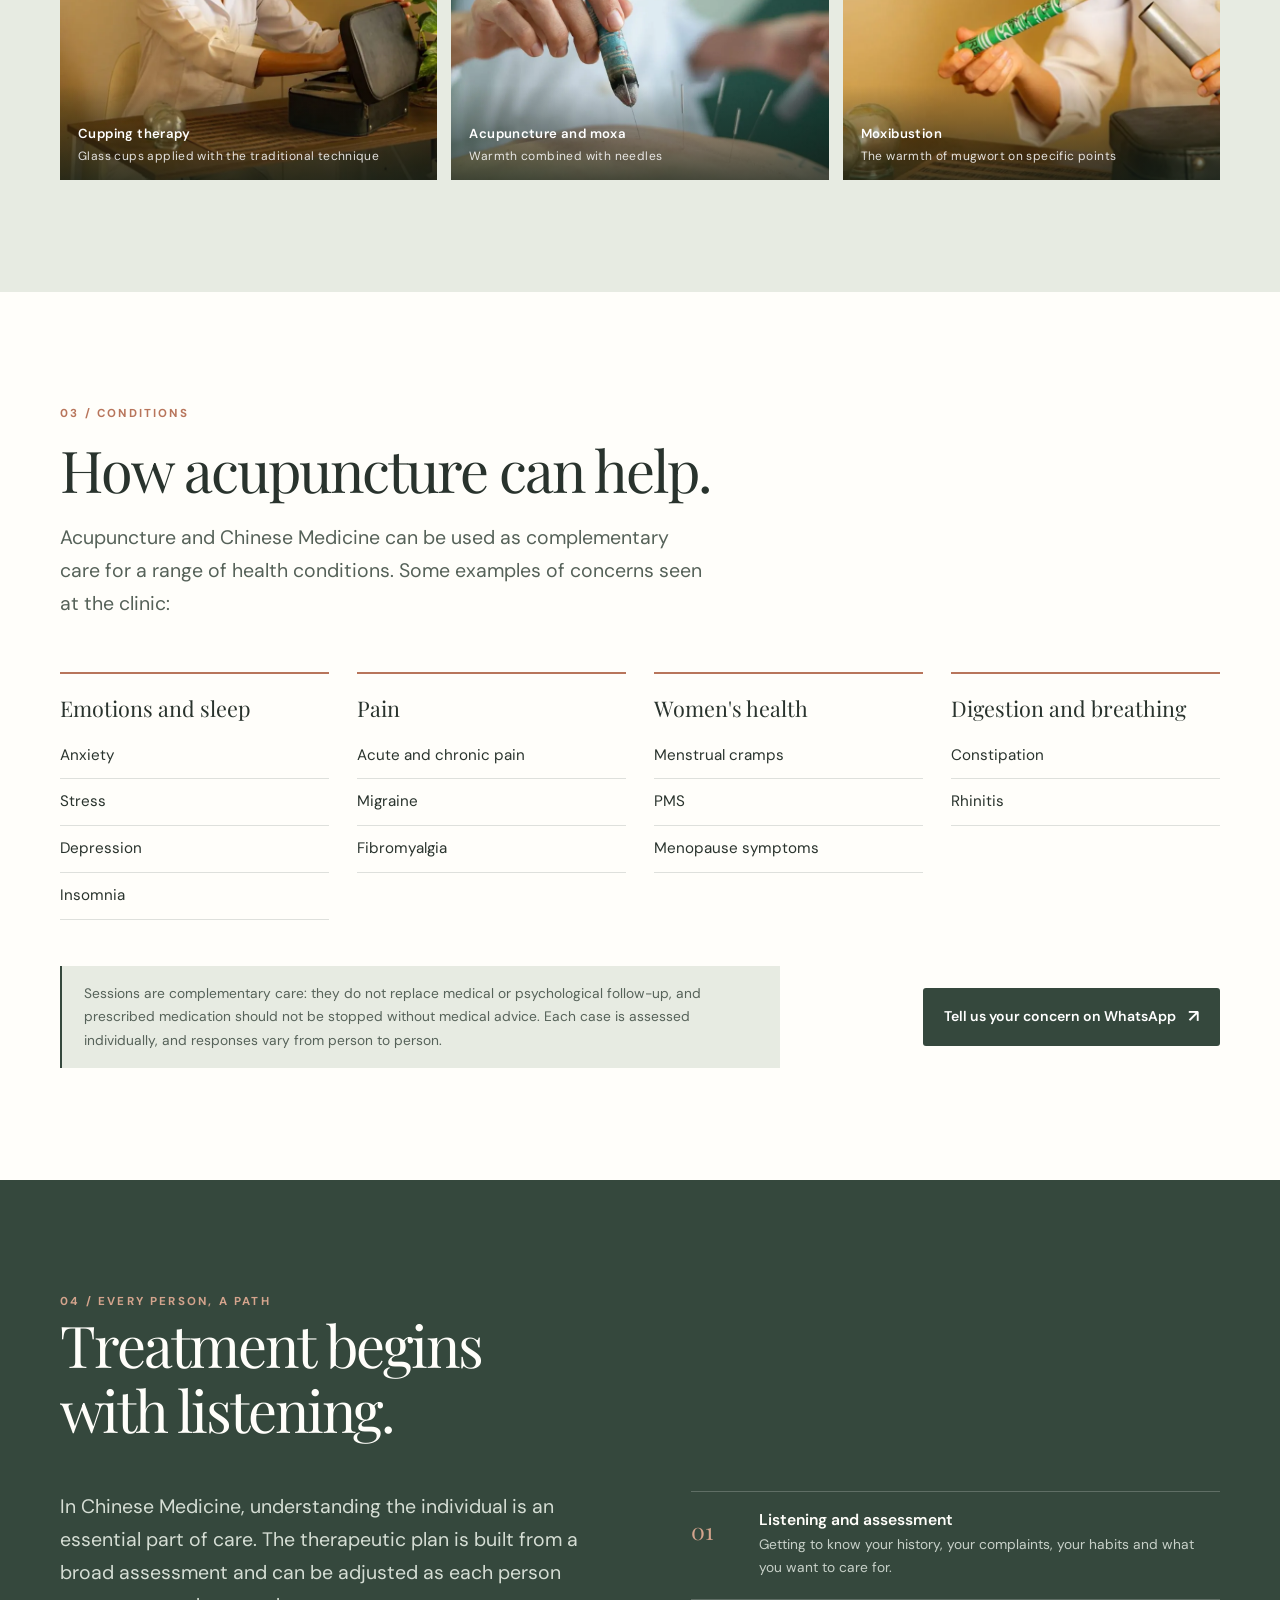
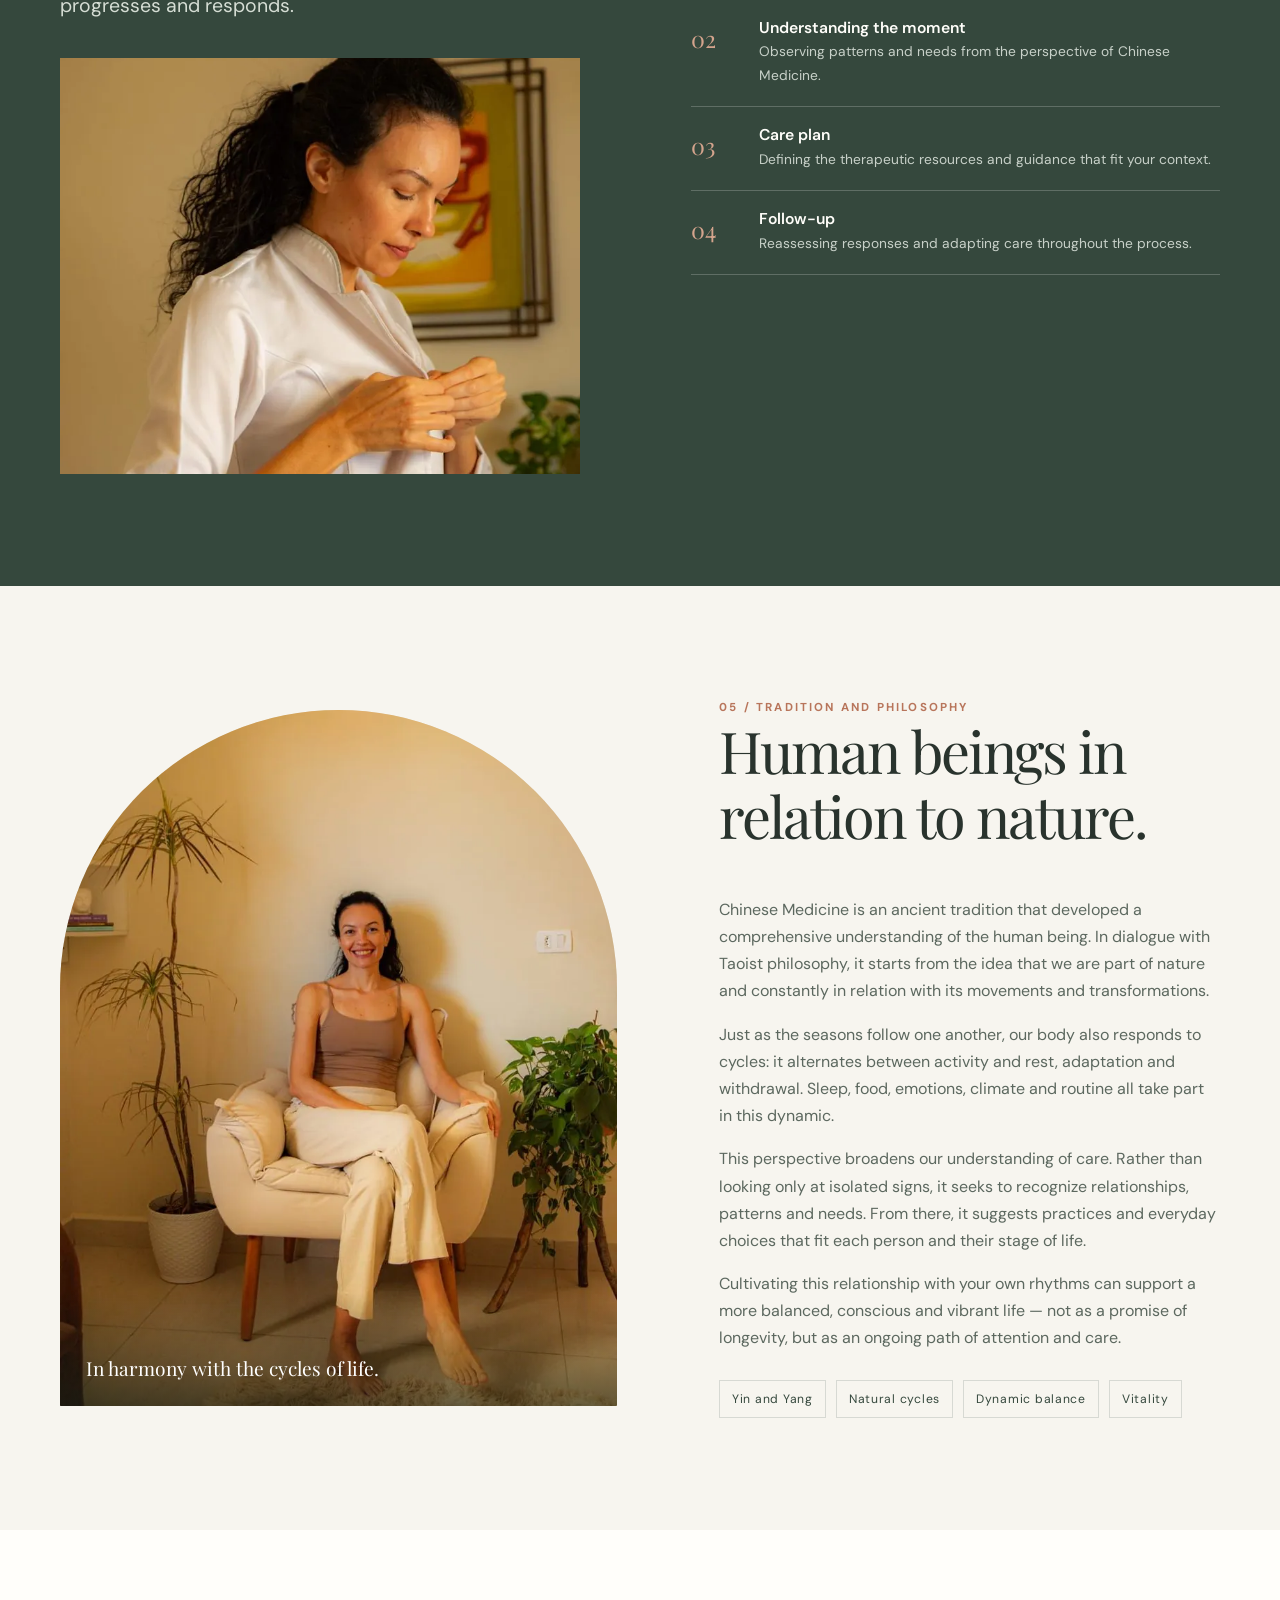
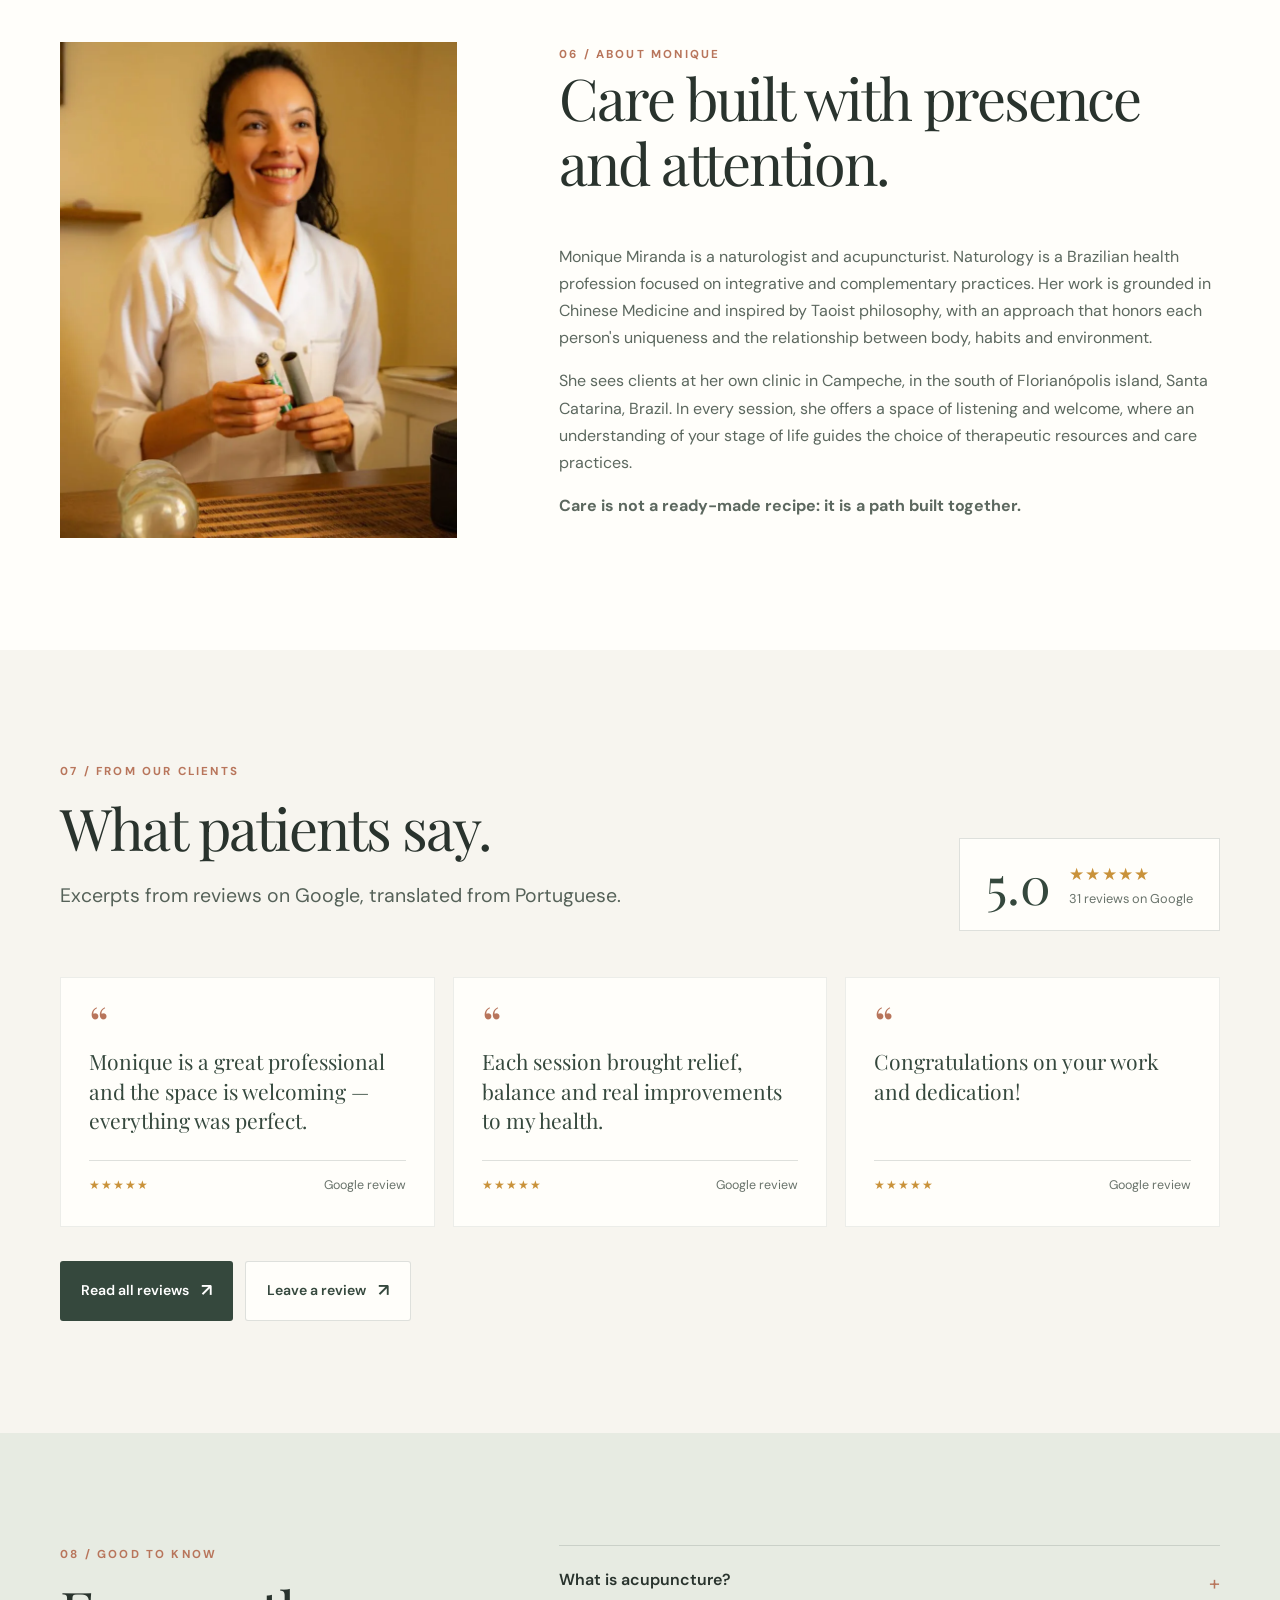
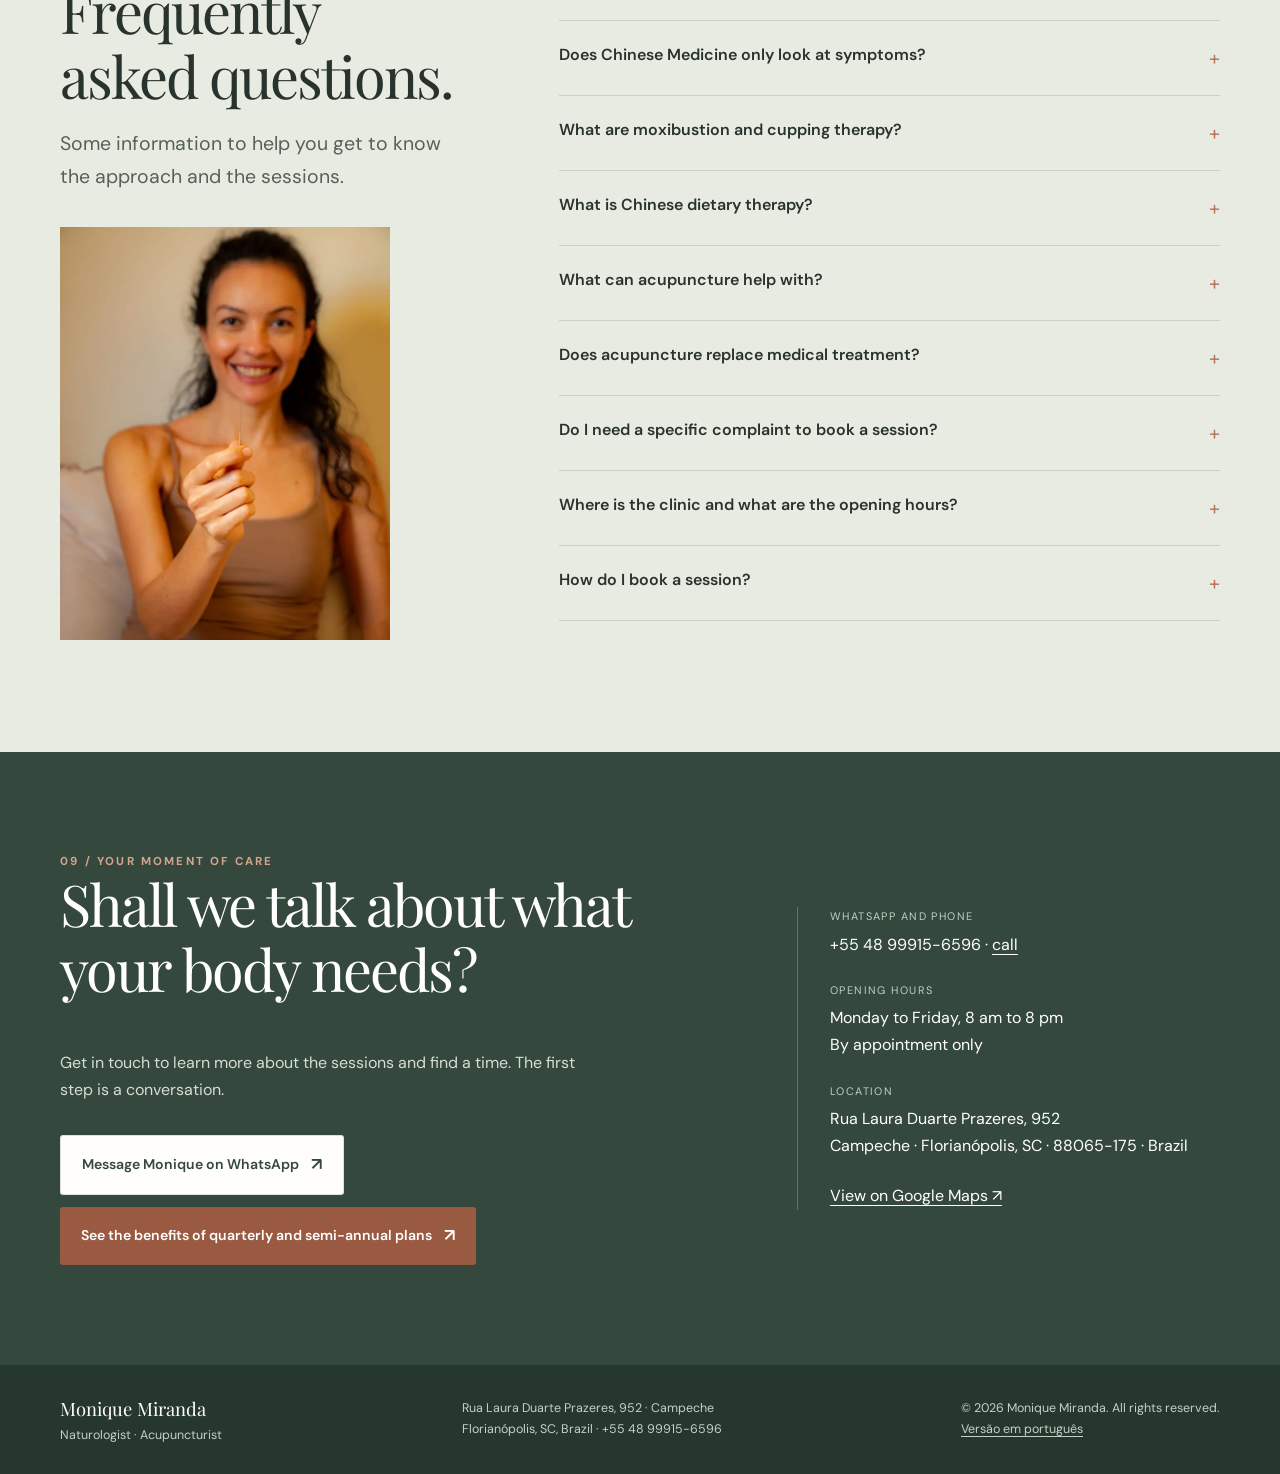
==== commit 4a16583f: "Ajustes da cliente: "fundamentado" no topo e botão dos planos - Primeira frase: "inspirado" trocado " ====
--- a/en/index.html
+++ b/en/index.html
@@ -165,10 +165,11 @@
     <div class="hero-copy">
       <h1 class="eyebrow">Acupuncture and Chinese Medicine in Campeche, Florianópolis</h1>
       <p class="display">Listen to the body.<br><em>Cultivate balance.</em></p>
-      <p class="lead">An individualized approach to health, inspired by Chinese Medicine and Taoist philosophy. Care for pain, symptoms and imbalances that respects your rhythms, strengthens your vitality and cultivates a life with more presence.</p>
+      <p class="lead">An individualized approach to health, grounded in Chinese Medicine and Taoist philosophy. Care for pain, symptoms and imbalances that respects your rhythms, strengthens your vitality and cultivates a life with more presence.</p>
       <div class="hero-actions">
         <a class="btn" href="https://wa.me/5548999156596?text=Hello%2C%20Monique!" target="_blank" rel="noopener">Book via WhatsApp <span class="arrow">↗</span></a>
         <a class="btn light" href="#approach">Discover the approach <span class="arrow">↓</span></a>
+        <a class="btn plans" href="https://wa.me/5548999156596?text=Hello%2C%20Monique!%20I%27d%20like%20to%20know%20the%20benefits%20of%20the%20quarterly%20and%20semi-annual%20plans." target="_blank" rel="noopener">See the benefits of quarterly and semi-annual plans <span class="arrow">↗</span></a>
       </div>
       <p class="hero-note">ACUPUNCTURE · CHINESE MEDICINE · NATUROLOGY · FLORIANÓPOLIS, BRAZIL</p>
     </div>
@@ -372,7 +373,10 @@
         <div class="eyebrow">09 / Your moment of care</div>
         <h2>Shall we talk about what your body needs?</h2>
         <p>Get in touch to learn more about the sessions and find a time. The first step is a conversation.</p>
-        <a class="btn light" href="https://wa.me/5548999156596?text=Hello%2C%20Monique!" target="_blank" rel="noopener">Message Monique on WhatsApp <span class="arrow">↗</span></a>
+        <div class="hero-actions">
+          <a class="btn light" href="https://wa.me/5548999156596?text=Hello%2C%20Monique!" target="_blank" rel="noopener">Message Monique on WhatsApp <span class="arrow">↗</span></a>
+          <a class="btn plans" href="https://wa.me/5548999156596?text=Hello%2C%20Monique!%20I%27d%20like%20to%20know%20the%20benefits%20of%20the%20quarterly%20and%20semi-annual%20plans." target="_blank" rel="noopener">See the benefits of quarterly and semi-annual plans <span class="arrow">↗</span></a>
+        </div>
       </div>
       <address class="contact-info" style="font-style:normal">
         <small>WhatsApp and phone</small><p><a href="https://wa.me/5548999156596?text=Hello%2C%20Monique!" target="_blank" rel="noopener">+55 48 99915-6596</a> · <a href="tel:+5548999156596" style="text-decoration:underline;text-underline-offset:4px">call</a></p>
--- a/assets/css/site.css
+++ b/assets/css/site.css
@@ -25,6 +25,8 @@
 .btn.light{background:var(--paper);color:var(--forest);border:1px solid var(--line)}
 .btn.light:hover{background:var(--sage-light)}
 .arrow{font-size:1.1rem}
+.btn.plans{background:#9a5a42}
+.btn.plans:hover{background:#7f4834}
 .photo{margin:0;position:relative;overflow:hidden;background:var(--sand)}
 .photo img,.photo video{width:100%;height:100%;object-fit:cover}
 
